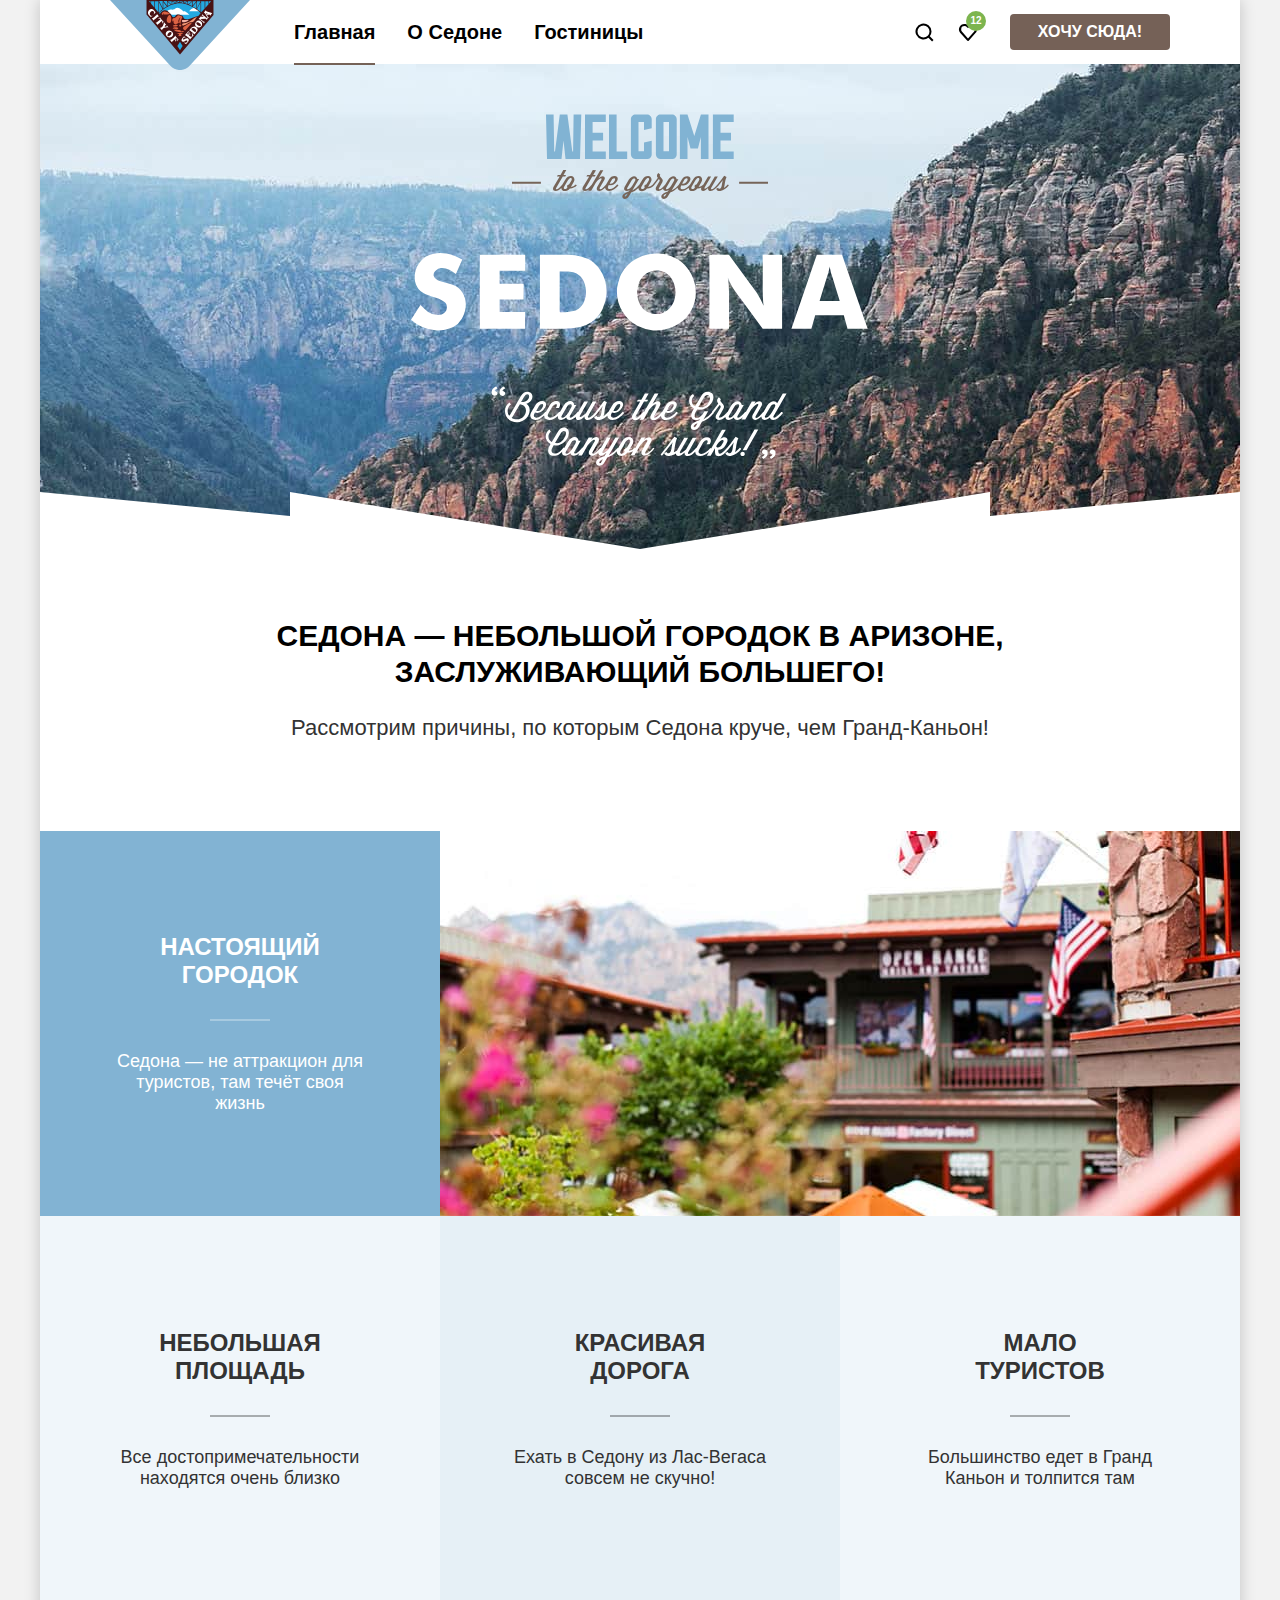
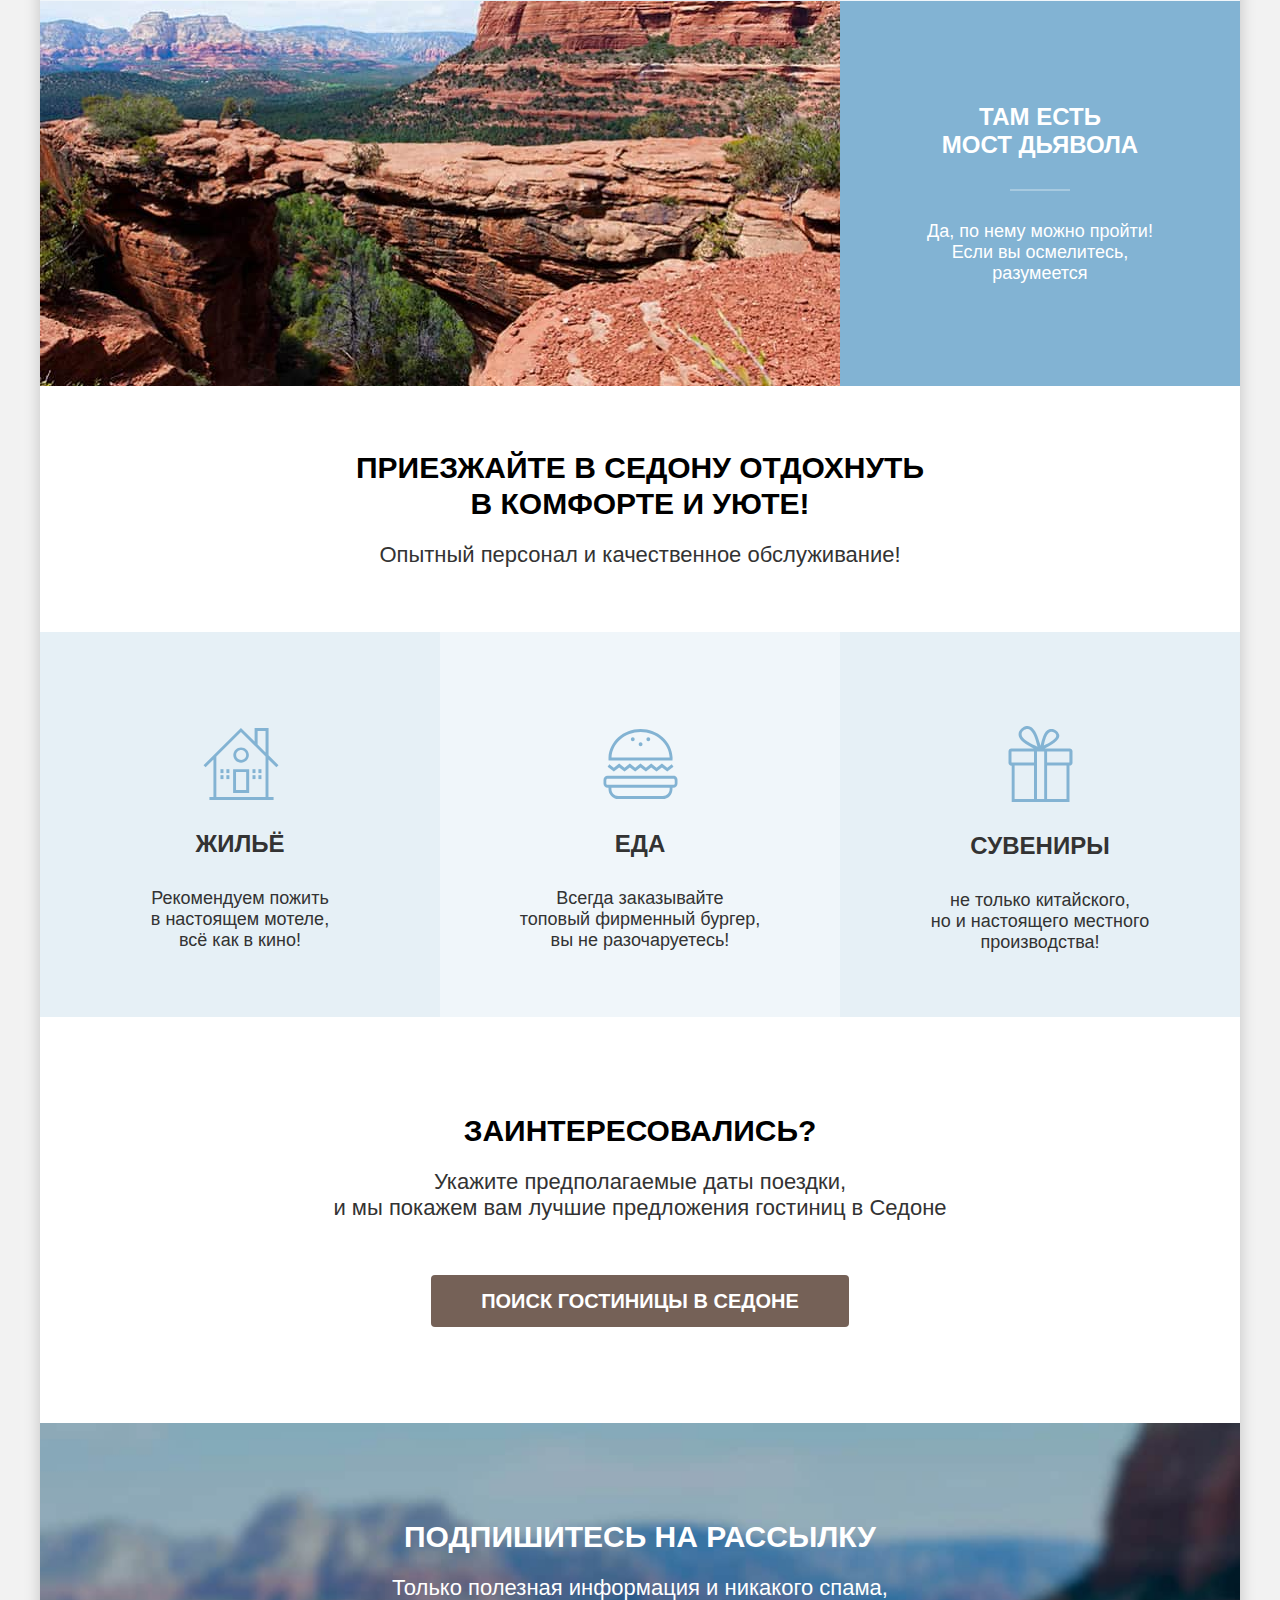
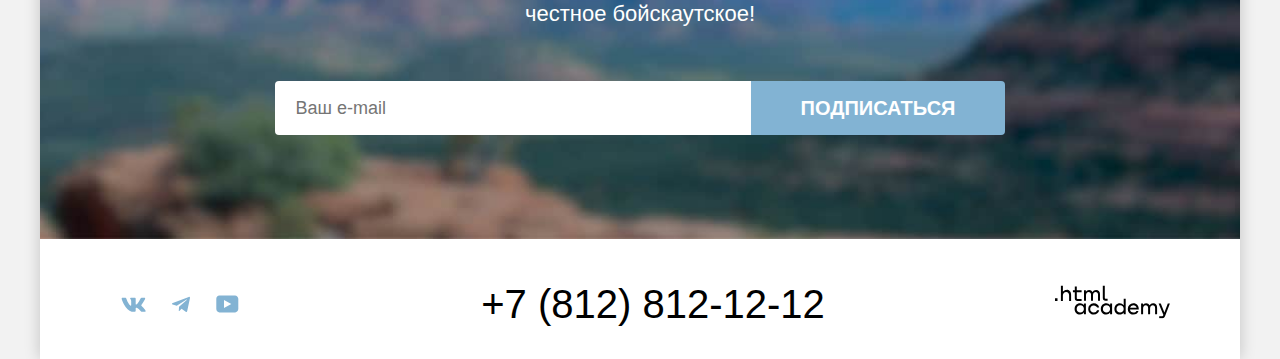
==== index.html @ e07febfa "sdsd" ====
<!DOCTYPE html>
<html lang="ru">
<head>
  <meta charset="utf-8">
  <title>Седона — небольшой городок в Аризоне, заслуживающий большего!</title>
  <link rel="stylesheet" href="styles/styles.css">
</head>
<body>
<div class="page-wrapper">
  <header class="page-header">
    <a class="page-header-small-logo" aria-label="Седона" href="#">
      <img src="images/decor/logos/small-sedona.svg" width="140" height="70" alt="Логотип «Седона»">
    </a>
    <nav class="navigation">
      <ul class="navigation-list navigation-menu">
        <li class="navigation-item navigation-item-text navigation-item-active">
          <a class="navigation-link navigation-link-current" href="index.html">Главная</a>
        </li>
        <li class="navigation-item navigation-item-text">
          <a class="navigation-link" href="">О Седоне</a>
        </li>
        <li class="navigation-item navigation-item-text">
          <a class="navigation-link" href="hotels.html">Гостиницы</a>
        </li>
      </ul>
      <ul class="navigation-list navigation-user">
        <li class="navigation-item navigation-item-icon navigation-item-icon-search navigation-item-text">
          <a class="navigation-link" href="#">
              <span class="visually-hidden">
                  Поиск
              </span>
          </a>
        </li>
        <li class="navigation-item navigation-item-icon navigation-item-icon-favorites navigation-item-text">
          <a class="navigation-link" href="#">
            <span class="visually-hidden">
                  Избранное
            </span>
            <em class="notification-counter">
              12
            </em>
          </a>
        </li>
        <li class="navigation-item navigation-item-want-to-sedona">
          <a class="button button-want-to-sedona" href="#">Хочу сюда!</a>
        </li>
      </ul>
    </nav>
  </header>
  <main class="main-container main-index">
    <div class="main-banner">
      <img class="main-banner-background" src="images/content/sedona-mountains.jpg" width="1200" height="485"
           alt="Природа Седоны: Вид на горные хребты, покрытые лесами">
      <div class="main-banner-logo-wrapper">
        <img class="big-sedona-logo" src="images/decor/logos/big-sedona.svg" width="458" height="352"
             alt="Баннер «Добро пожаловать в Седону»">
      </div>
      <div class="main-banner-divider"></div>
    </div>
    <div class="main-index-title">
      <h1>Седона — небольшой городок в Аризоне, <br>заслуживающий большего!</h1>
    </div>
    <section class="city-advantages ">
      <h2 class="city-advantages-title">Рассмотрим причины, по которым Седона круче, чем Гранд-Каньон!</h2>
      <div class="city-advantages-grid-container">
        <div class="city-advantages-photo city-advantages-photo-1">
          <img src="images/content/sedona-cafe.jpg" width="800" height="385"
               alt="Вид на веранду уютного кафе, вокруг цветущие красивые деревья">
        </div>
        <div class="city-advantages-photo city-advantages-photo-2">
          <img src="images/content/sedona-canyon.jpg" width="800" height="385"
               alt="Панорама: Вид на каньон, вдалеке на заднем плане горные хребты">
        </div>
        <ul class="city-advantages-list">
          <li class="city-advantages-item city-advantages-item">
            <h3 class="city-advantages-item-title">Настоящий <br>городок</h3>
            <p class="city-advantages-description">Седона — не аттракцион для <br>туристов, там течёт своя <br>жизнь</p>
          </li>
          <li class="city-advantages-item">
            <h3 class="city-advantages-item-title">Небольшая <br>площадь</h3>
            <p class="city-advantages-description">Все достопримечательности <br>находятся очень близко</p>
          </li>
          <li class="city-advantages-item">
            <h3 class="city-advantages-item-title">Красивая <br>дорога</h3>
            <p class="city-advantages-description">Ехать в Седону из Лас-Вегаса <br>совсем не скучно!</p>
          </li>
          <li class="city-advantages-item">
            <h3 class="city-advantages-item-title">Мало <br>туристов</h3>
            <p class="city-advantages-description">Большинство едет в Гранд <br>Каньон и толпится там</p>
          </li>
          <li class="city-advantages-item">
            <h3 class="city-advantages-item-title">Там есть <br>мост дьявола</h3>
            <p class="city-advantages-description">Да, по нему можно пройти! <br>Если вы осмелитесь, <br>разумеется</p>
          </li>
          <li class="city-advantages-item">
            <h3 class="decorative-h2">Опытный персонал и качественное обслуживание!</h3>
            <p class="city-advantages-description decorative-h1">Приезжайте в Седону отдохнуть <br>в комфорте и уюте!
            </p>
          </li>
        </ul>
      </div>
    </section>
    <section class="vacation-tips">
      <h2 class="visually-hidden">Рекомендации по отдыху</h2>
      <ul class="vacation-tips-list">
        <li class="vacation-tips-item">
          <h3 class="vacation-tips-title vacation-tips-title-housing">Жильё</h3>
          <p class="vacation-tips-description">Рекомендуем пожить <br>в настоящем мотеле, <br>всё как в кино!</p>
        </li>
        <li class="vacation-tips-item">
          <h3 class="vacation-tips-title vacation-tips-title-food">Еда</h3>
          <p class="vacation-tips-description">Всегда заказывайте <br>топовый фирменный бургер, <br>вы не разочаруетесь!
          </p>
        </li>
        <li class="vacation-tips-item">
          <h3 class="vacation-tips-title vacation-tips-title-souvenir">Сувениры</h3>
          <p class="vacation-tips-description">
            <span class="visually-hidden">Покупайте сувениры</span> не только китайского, <br>но и настоящего местного
            <br>производства!</p>
        </li>
      </ul>
    </section>
    <section class="hotel-reservation">
      <p>
        <em class="hotel-reservation-title decorative-h1">Заинтересовались?</em>
      </p>
      <h2>Укажите предполагаемые даты поездки, <br>и мы покажем вам лучшие предложения гостиниц в Седоне</h2>
      <a class="button hotel-search-big-button" href="modal-window.html">Поиск гостиницы в Седоне</a>
    </section>
  </main>
  <footer class="page-footer">
    <section class="newsletter">
      <h2 class="newsletter-title decorative-h1">Подпишитесь на рассылку</h2>
      <p>
        <i class="decorative-h2">Только полезная информация и никакого спама, </br>честное бойскаутское!</i>
      </p>
      <form class="newsletter-form" action="https://echo.htmlacademy.ru/" method="post">
        <label class="visually-hidden" for="newsletter-email">Email</label>
        <input class="field newsletter-email-field" placeholder="Ваш e-mail" type="email" name="newsletter-email"
               id="newsletter-email" required>
        <button class="button action-button newsletter-button" type="submit">
          <span>Подписаться</span>
        </button>
      </form>
    </section>
    <div class="page-footer-bottom">
      <section class="footer-social">
        <h2 class="page-footer-title visually-hidden">Наши страницы в социальных сетях</h2>
        <ul class="footer-social-list">
          <li class="footer-social-item social-icon-vk">
            <a href="https://vk.com/htmlacademy">
              <span class="visually-hidden">ВКонтакте</span>
            </a>
          </li>
          <li class="footer-social-item social-icon-telegram">
            <a href="https://t.me/htmlacademy">
              <span class="visually-hidden">Телеграмм</span>
            </a>
          </li>
          <li class="footer-social-item social-icon-youtube">
            <a href="https://www.youtube.com/user/htmlacademyru">
              <span class="visually-hidden">Ютюб</span>
            </a>
          </li>
        </ul>
      </section>
      <section class="footer-contacts">
        <h2 class="visually-hidden">Контактный телефон</h2>
        <a class="footer-contacts-address-phone" href="tel:+78128121212">+7 (812) 812-12-12</a>
      </section>
      <p>
        <a href="https://htmlacademy.ru/" aria-label="Сайт создан в HTML Академии">
          <img class="logo-copyright" src="images/decor/logos/htmlacademy.svg" width="115" height="34"
               alt="Логотип HTML академий">
        </a>
      </p>
    </div>
  </footer>
</div>
</body>
</html>
---- styles/styles.css ----
@font-face {
  font-family: "PT Sans";
  font-style: normal;
  font-weight: 400;
  src: url("../fonts/ptsans-400.woff2") format("woff2");
  font-display: swap;
}

@font-face {
  font-family: "PT Sans";
  font-style: normal;
  font-weight: 700;
  src: url("../fonts/ptsans-700.woff2") format("woff2");
  font-display: swap;
}

html {
  height: 100%;
}

body {
  display: flex;
  min-height: 100%;
  margin: 0;
  padding: 0;
  font-family: "PT Sans", sans-serif;
  font-size: 18px;
  line-height: 21px;
  background-color: #F2F2F2;
  color: #333333;
  flex-direction: column;
}

h1, .decorative-h1 {
  margin-bottom: 0;
  font-style: normal;
  font-weight: 700;
  font-size: 30px;
  line-height: 36px;
  text-align: center;
  text-transform: uppercase;
  color: #000000;
}

h2, .decorative-h2 {
  font-style: normal;
  font-weight: 400;
  font-size: 22px;
  line-height: 26px;
  text-align: center;
  color: #333333;
}

.main-index-title {
  margin-top: 69px;
  margin-bottom: 25px;
}

.city-advantages-title {
  margin-top: 0;
  margin-bottom: 90px;
}

.city-advantages-grid-container {
  width: 100%;
  display: grid;
  grid-template-areas:
    "advantage-1 photo-1 photo-1"
    "advantage-2 advantage-3 advantage-4"
    "photo-2 photo-2 advantage-5"
    "advantage-6 advantage-6 advantage-6";
  grid-template-columns: repeat(3, 1fr);
  grid-template-rows: repeat(3, minmax(385px, auto)) minmax(246px, auto);
}

.hotel-list {
  display: flex;
  flex-wrap: wrap;
  padding: 0;
  gap: 20px;
}

.hotel-card {
  gap: 16px 20px;
  margin: 0;
  padding: 20px;
  width: 340px;
  display: grid;
  grid-template-areas:
    "photo photo"
    "title title"
    "type price"
    "details favourites"
    "stars rating";
  grid-template-columns: repeat(2, 1fr);
  grid-template-rows: 212px;
  grid-auto-rows: auto;
  border: 2px solid #E6E6E6;
  border-radius: 4px;
  box-sizing: border-box;
}

.hotel-card-image {
  grid-area: photo;
  background-color: rgba(131, 179, 211, 0.12);
  width: 100%;
  height: 100%;
  overflow: hidden;
  display: flex;
  justify-content: center;
  align-items: center;
}

.hotel-card-image img {
  width: 100%;
  height: 100%;
  object-fit: contain;
  object-position: center;
}

.hotel-card-title {
  margin: 0;
  padding: 0;
  grid-area: title;
}

.hotel-card-price,
.hotel-card-title,
.hotel-card-rating-star-rating,
.modal-finder-hotel .field-title {
  word-break: break-all;
  overflow-wrap: break-word;
}

.hotel-card-price {
  grid-area: price;
}

.hotel-card-type {
  grid-area: type;
}

.hotel-card-button-more-details {
  grid-area: details;
}

.hotel-card-button-to-favorites {
  grid-area: favourites;
}

.button.hotel-card-rating-star-rating {
  cursor: default;
  font-weight: 400;
  color: black;
  grid-area: rating;
}

.hotel-card-hotel-stars {
  grid-area: stars;
}

.information-search-result-wrapper {
  margin: 0;
  padding: 0;
}

.selectors-container {
  display: flex;
  align-items: center;
}

.hotels-element-shape-selection-menu {
  padding: 0;
  list-style-type: none;
  display: flex;
}

.select-control {
  width: 100%;
  padding: 14px 48px 14px 20px;
  font-style: normal;
  font-weight: 400;
  font-size: 18px;
  line-height: 21px;
  background-color: white;
  border: 2px solid #E5E5E5;
  border-radius: 4px;
  font-family: 'PT Sans', sans-serif;
  background-image: url('../images/ux/select-arrow.svg');
  background-repeat: no-repeat;
  background-position: right 20px center;
  appearance: none;
}

.select-control:hover,
.select-control:focus {
  border-color: #68A2CA;
}

.selectors-container .select-control {
  margin-right: 62px;
  width: 292px;
}

.container-found-hotels-header {
  display: flex;
  height: 49px;
  justify-content: space-between;
  align-items: center;
  margin-bottom: 40px;
}

.hotels-element-shape-item a {
  display: block;
  width: 48px;
  height: 48px;
  border: 2px solid #E5E5E5;
  background-color: white;
  border-radius: 4px;
  background-repeat: no-repeat;
  background-position: center;
}

.hotels-element-shape-item-selected a {
  border: 2px solid black;
}

.hotels-element-shape-item {
  padding-left: 8px;
}

.hotels-element-shape-button-cards-mode a {
  background-image: url('../images/decor/icons/element-shape-button-cards-mode.svg');
}

.hotels-element-shape-button-list-mode a {
  background-image: url('../images/decor/icons/element-shape-button-list-mode.svg');
}

.hotels-element-shape-button-sketch-mode a {
  background-image: url('../images/decor/icons/element-shape-button-sketch-mode.svg');
}

.hotels-element-shape-item {
  display: block;
  width: 100%;
  height: 100%;
}

.city-advantages-photo img {
  display: block;
  width: 100%;
  height: auto;
}

.city-advantages-photo-1 {
  grid-area: photo-1;
}

.city-advantages-photo-2 {
  grid-area: photo-2;
}

.city-advantages-item,
.vacation-tips-item {
  display: flex;
  flex-direction: column;
  justify-content: center;
  align-items: center;
}

.vacation-tips-item {
  min-height: 385px;
}

.city-advantages-list li:nth-child(1),
.city-advantages-list li:nth-child(5) {
  background-color: #82B3D3;
  color: #FFFFFF;
}

.city-advantages-list li:nth-child(2),
.city-advantages-list li:nth-child(4),
.vacation-tips-list li:nth-child(2) {
  background-color: rgba(131, 179, 211, 0.12);
}

.city-advantages-list li:nth-child(3),
.vacation-tips-list li:nth-child(1),
.vacation-tips-list li:nth-child(3) {
  background-color: rgba(131, 179, 211, 0.2);
}

.city-advantages-list li:nth-child(6) {
  grid-area: advantage-6;
}

.city-advantages-list li:nth-child(6) {
  flex-direction: column-reverse;
}

.city-advantages-list li:nth-child(6) .decorative-h1 {
  margin: 0 0 20px;
}

.city-advantages-list li:nth-child(6) h3 {
  margin: 0;
}

.city-advantages-item-title::after {
  content: "";
  display: block;
  width: 60px;
  height: 2px;
  margin: 30px auto;
  background: rgba(0, 0, 0, 0.3);
}

.city-advantages-list li:nth-child(1) .city-advantages-item-title::after,
.city-advantages-list li:nth-child(5) .city-advantages-item-title::after {
  background: rgba(255, 255, 255, 0.3)
}

.vacation-tips-title::before {
  content: "";
  display: block;
  margin: 30px auto;
  background-size: cover;
  background-repeat: no-repeat;
}

.vacation-tips-title-housing::before {
  width: 77px;
  height: 72px;
  background-image: url('../images/decor/icons/vacation-tips-housing.svg');
}

.vacation-tips-title-food::before {
  width: 76px;
  height: 72px;
  background-image: url('../images/decor/icons/vacation-tips-food.svg');
}

.vacation-tips-title-souvenir::before {
  width: 76px;
  height: 76px;
  background-image: url('../images/decor/icons/vacation-tips-souvenir.svg');
}

.vacation-tips-list {
  width: 100%;
  margin: 0;
  padding: 0;
  display: flex;
  flex-direction: row;
}

.vacation-tips-item {
  flex: 1 1 0;
}

.city-advantages-description,
.vacation-tips-description {
  margin: 0;
}

.visually-hidden {
  position: absolute;
  width: 1px;
  height: 1px;
  margin: -1px;
  padding: 0;
  border: 0;
  clip: rect(0 0 0 0);
  overflow: hidden;
  white-space: nowrap;
}

.main-container {
  flex-grow: 1;
}

.inner-header-title {
  margin: 0 0 8px;
  text-transform: none;
  font-style: normal;
  font-size: 60px;
  line-height: 78px;
  text-align: left;
  color: white;

}

.page-wrapper {
  flex-grow: 1;
  min-height: 100%;
  display: flex;
  flex-direction: column;
  background-color: #FFFFFF;
  width: 1200px;
  margin: 0 auto;
  box-shadow: 0 0 15px rgba(0, 0, 0, 0.2);
}

.page-header {
  position: relative;
  color: #000000;
  background-color: #ffffff;
}

.navigation {
  display: flex;
  width: 100%;
  margin: 0 auto;
}

.navigation-list {
  margin: 0;
  padding: 0;
  display: flex;
  flex-direction: row;
}

.navigation-menu {
  margin-left: 238px;
}

.navigation-item {
  height: 64px;
  padding: 0 16px;
  display: flex;
  align-items: center;
  position: relative;
}

.navigation-item-want-to-sedona {
  padding: 0 0 0 20px;
}

.navigation-item-text a {
  height: 100%;
  display: flex;
  align-items: center;
  position: relative;
}

.navigation-item-text.navigation-item-active a::after,
.navigation-item-text a:hover::after {
  content: '';
  position: absolute;
  left: 0;
  right: 0;
  bottom: -1px;
  height: 2px;
  background-color: #756257;
  opacity: 1;
  z-index: 1;
}

.navigation-item-icon a,
.footer-social-item a {
  width: 100%;
  height: 100%;
}

.navigation-item-icon {
  padding: 0;
  width: 44px;
  background-size: 20px;
  background-repeat: no-repeat;
  background-position: center;
}

.navigation-item-icon-search {
  background-image: url('../images/decor/icons/search.svg');
}

.navigation-item-icon-favorites {
  background-image: url('../images/decor/icons/favorites.svg');
}

.navigation-user {
  margin-right: 70px;
  margin-left: auto;
}

.page-header-small-logo {
  position: absolute;
  z-index: 10;
  left: 70px;
}

.navigation-link {
  font-weight: 700;
  font-size: 20px;
  text-align: center;
  color: #000000;
  text-decoration: none;
}

.stars-block {
  display: block;
  height: 100%;
  background-image: url('../images/decor/icons/hotel-star.svg');
  background-repeat: repeat-x;
  background-position: 0 center;
}

.main-banner {
  position: relative;
  width: 100%;
}

.main-banner-background {
  width: 100%;
  height: auto;
  display: block;
}

.main-banner-logo-wrapper {
  position: absolute;
  top: 50px;
  left: 50%;
  transform: translateX(-50%);
}

.city-advantages-list {
  text-align: center;
  display: contents;
}

.vacation-tips-item {
  text-align: center;
}

.city-advantages-item-title,
.vacation-tips-title {
  margin: 0;
  font-weight: 700;
  font-size: 24px;
  line-height: 28px;
  text-transform: uppercase;
}

.vacation-tips-title {
  margin-bottom: 30px;
}

.main-banner-divider {
  background-image: url('../images/decor/main-banner-divider.svg');
  position: absolute;
  bottom: 0;
  width: 100%;
  height: 57px;
  background-repeat: no-repeat;
  background-size: 100% auto;
  background-position: bottom center;
}

.button {
  font-style: normal;
  border: none;
  box-shadow: none;
  display: inline-block;
  font-family: "PT Sans", sans-serif;
  cursor: pointer;
  font-weight: 700;
  font-size: 16px;
  line-height: 20px;
  text-align: center;
  color: #ffffff;
  background-color: #756157;
  text-decoration: none;
  text-transform: uppercase;
  padding-top: 8px;
  padding-bottom: 8px;
  border-radius: 4px;
}

.button:hover,
.button:focus {
  outline: none;
  background-color: #615048;
}

.button:active {
  color: rgba(255, 255, 255, 0.3);
  background-color: #615048;
}

.hotel-card-type,
.hotel-card-price {
  font-style: normal;
  font-weight: 400;
  font-size: 18px;
  line-height: 21px;
}

.hotel-card-price {
  text-align: right;
}

.action-button {
  background-color: #82B3D3;
}

.action-button:hover,
.action-button:focus {
  outline: none;
  background-color: #68A2CA;
}

.transparent-button {
  background-color: transparent;
}

.transparent-button:hover {
  background-color: transparent;
  color: rgba(255, 255, 255, 0.6);
}

.transparent-button:active {
  background-color: transparent;
  color: rgba(255, 255, 255, 0.3);
}

.transparent-button:focus {
  border: 3px solid #83B3D3;
  background-color: transparent;
  color: rgba(255, 255, 255, 0.3);
}

.light-button,
.pagination-item-selected .button {
  background-color: #F2F2F2;
}

.light-button:focus,
.light-button:hover,
.light-button:active {
  background-color: #F2F2F2;
}

.pagination-item-selected .button {
  color: black;
}

.pagination-item-three-dots .button {
  color: black;
  background-color: transparent;
}

.button-want-to-sedona {
  width: 160px;
}

.hotel-reservation {
  padding-top: 96px;
  padding-bottom: 96px;
  text-align: center;
}

.hotel-reservation p {
  margin: 0 0 20px;
}

.hotel-reservation h2 {
  margin: 0 0 54px;
  padding: 0;
}

.hotel-reservation-title,
.newsletter-title {
  margin: 0;
  padding: 0;
}

.newsletter-title {
  margin: 0 0 20px;
  color: #FFFFFF;
}

.newsletter .decorative-h2 {
  color: #FFFFFF;
}

.hotel-search-big-button {
  font-size: 20px;
  line-height: 36px;
  padding-right: 50px;
  padding-left: 50px;
}

.newsletter-button {
  font-size: 20px;
  line-height: 36px;
  padding-right: 50px;
  padding-left: 50px;
}

.newsletter {
  color: #FFFFFF;
  background-image: url('../images/decor/backgrounds/subscribe-block.jpg');
  background-size: cover;
  background-repeat: no-repeat;
  text-align: center;
  padding-top: 96px;
  padding-bottom: 104px;
}

.newsletter p {
  margin: 0 0 54px;
}

.field {
  border: 1px solid transparent;
  outline: none;
  margin: 0;
  font-size: 18px;
  line-height: 24px;
  padding-top: 14px;
  padding-bottom: 14px;
  padding-left: 20px;
  width: 452px;
  font-family: 'PT Sans', sans-serif;
  font-style: normal;
  font-weight: 400;
  border-radius: 4px;
}

.field:focus,
.field:active {
  outline: none;
}

.newsletter-form {
  justify-content: center;
  display: flex;
}

.newsletter-email-field,
.modal .count-selector-left-arrow {
  border-radius: 4px 0 0 4px;
  background-repeat: no-repeat;
  background-position: center;
}

.newsletter-button,
.modal .count-selector-right-arrow {
  border-radius: 0 4px 4px 0;
  background-repeat: no-repeat;
  background-position: center;
}

.modal .count-selector-left-arrow {
  background-image: url('../images/ux/button-minus.svg');
}

.modal .count-selector-right-arrow {
  background-image: url('../images/ux/button-plus.svg');
}

.page-footer-bottom {
  align-items: center;
  justify-content: space-between;
  height: 120px;
  display: flex;
  box-sizing: border-box;
  padding: 40px 70px 30px;
}

.notification-counter {
  position: absolute;
  right: 4px;
  top: 11px;
  display: block;
  width: 20px;
  height: 20px;
  font-style: normal;
  font-size: 10px;
  background: #7DB54F;
  border-radius: 10px;
  line-height: 20px;
  color: white;
  text-align: center;
}

.social-icon-vk {
  background-image: url('../images/decor/icons/social-vk.svg');
}

.social-icon-youtube {
  background-image: url('../images/decor/icons/social-youtube.svg');
}

.social-icon-telegram {
  background-image: url('../images/decor/icons/social-telegram.svg');
}

.footer-social-item {
  display: flex;
  width: 47px;
  height: 40px;
  background-repeat: no-repeat;
  background-position: center;
}

.footer-social-list {
  height: 100%;
  align-items: center;
  display: flex;
  padding: 0;
  margin: 0;
}

.footer-contacts-address-phone {
  color: #000000;
  text-decoration: none;
  font-style: normal;
  font-size: 40px;
  line-height: 40px;
}

.newsletter-light {
  background-image: none;
}

.newsletter-light .newsletter-title {
  color: #000000;
}

.newsletter-light .decorative-h2 {
  color: #333333;
}

.newsletter-light .newsletter-email-field {
  background: #F2F2F2;
}

.container-found-hotels {
  padding: 50px 70px 60px;
}

.pagination-item .button {
  margin-right: 8px;
  padding: 0;
  display: block;
  width: 60px;
  height: 60px;
  line-height: 60px;
  text-align: center;
}

.pagination {
  display: flex;
  justify-content: flex-start;
  list-style: none;
  padding: 0;
  margin: 0;
}

.large-separator {
  background-color: #E6E6E6;
  width: 100%;
  height: 1px;
  margin-bottom: 40px;
  margin-top: 40px;
}

.container-filter-hotels {
  padding-left: 70px;
  padding-right: 70px;
  padding-top: 35px;
  background-image: url('../images/decor/backgrounds/hotel-filter.jpg');
  background-size: cover;
  background-repeat: no-repeat;
  min-height: 412px;
}

.breadcrumbs {
  padding: 0;
  display: flex;
  list-style: none;
  margin: 0 0 40px;
}

.breadcrumbs .breadcrumbs-link {
  color: white;
  text-decoration: none;
  font-style: normal;
  font-weight: 400;
  font-size: 16px;
  line-height: 21px;
}

.breadcrumbs-item::after {
  content: "";
  margin-right: 10px;
  margin-left: 10px;
  display: inline-block;
  width: 8px;
  height: 11px;
  background-size: contain;
  background-repeat: no-repeat;
  background-image: url('../images/decor/icons/breadcrumbs-arrow.svg');
  vertical-align: middle;
  clear: both;
}

.breadcrumbs li:last-child::after {
  background-image: none;
}

.breadcrumbs li:first-child a span {
  display: none;
}

.breadcrumbs li:first-child a {
  margin-top: 4px;
  display: block;
  float: left;
  width: 13px;
  height: 15px;
  background-image: url('../images/decor/icons/breadcrumbs-home.svg');
  background-size: cover;
  background-repeat: no-repeat;
  vertical-align: middle;
}

.breadcrumbs-item a {
  margin: 0;
  padding: 0;
}

.control input[type="checkbox"],
.control input[type="radio"] {
  overflow: hidden;
}

.control {
  position: relative;
  display: block;
  padding-left: 36px;
  margin-bottom: 16px;
}

.control-input[type="checkbox"]:checked + .control-mark {
  background-image: url('../images/ux/checkbox.svg');
  background-size: contain;
  background-repeat: no-repeat;
  vertical-align: middle;
  border: none;
  width: 20px;
  height: 20px;
}

.control-input[type="checkbox"]:focus + .control-mark,
.control-input[type="radio"]:focus + .control-mark {
  width: 20px;
  height: 20px;
  top: -1px;
  left: -3px;
  border: 3px solid #83B3D3;
}

.control-input[type="radio"]:focus + .control-mark::before {
  position: absolute;
  top: 2px;
  left: 2px;
  width: 10px;
  height: 10px;
  background-color: #afcade;
  border-radius: 50%;
  content: "";
}

.control-input[type="radio"]:checked:focus + .control-mark::before {
  top: 5px;
  left: 5px;
}

.control-mark,
.range-toggle {
  position: absolute;
  top: 2px;
  left: 0;
  width: 14px;
  height: 14px;
  border-radius: 4px;
  background-color: white;
  border: 3px solid transparent;
  cursor: pointer;
  padding: 0;
  box-sizing: content-box;
}

.toggle-min,
.toggle-max {
  left: auto;
  top: -8px;
}

.toggle-min {
  left: 0;
}

.toggle-max {
  right: 0;
}

.control:hover .control-mark {
  opacity: 0.5;
}

.control-input:disabled + .control-mark {
  border-color: #242424;
}

.control-input[type="radio"] + .control-mark {
  border-radius: 50%;
}

.control-input[type="radio"]:checked + .control-mark::before {
  position: absolute;
  top: 2px;
  left: 2px;
  width: 10px;
  height: 10px;
  background-color: #3F5E72;
  border-radius: 50%;
  content: "";
}

.control-label {
  font-weight: 400;
  font-size: 18px;
  line-height: 23px;
  color: #FFFFFF;
}

.hotel-filter-list {
  list-style: none;
  margin: 0;
  padding: 0;
}

.hotel-filter-group {
  display: flex;
  flex-wrap: wrap;
  margin: 0;
  padding: 0;
  border: none;
  max-width: 150px;
}

.range-input-title {
  user-select: none;
  text-transform: lowercase;
  display: block;
  position: absolute;
  font-weight: 400;
  font-size: 18px;
  line-height: 24px;
  top: 14px;
  right: 20px;
  color: rgba(0, 0, 0, 0.3);
}

.range-input-label {
  position: relative;
}

.field.range-input {
  display: block;
  width: 100%;
  box-sizing: border-box;
  padding-right: 40px;
}

.hotel-filter-group .control-label,
.hotel-filter-title {
  width: 100%;
  word-break: break-all;
  overflow-wrap: break-word;
}

.hotel-filter-title {
  margin-bottom: 32px;
  padding: 0;
  font-weight: 700;
  font-size: 20px;
  line-height: 24px;
  color: white;
}

.catalog-filter {
  display: flex;
}

.catalog-filter > :first-child {
  margin-right: 70px;
}

.hotel-filter-buttons-container {
  margin-top: 56px;
  display: flex;
  flex-direction: column;
  width: 191px;
}

.hotel-filter-buttons-container > :first-child {
  margin-bottom: 32px;
}

.range {
  display: flex;
  flex-direction: column-reverse;
  justify-content: left;

}

.range-wrapper-inputs {
  display: flex;
  padding-bottom: 36px;
}

.range-wrapper-inputs > * {
  flex: 1;
  width: calc(50% - 1px);
}

.range-wrapper-inputs .field {
  padding-top: 14px;
  padding-bottom: 14px;
  font-size: 18px;
  line-height: 24px;
  font-weight: 700;
}

.range-wrapper-inputs input[type="number"]::-webkit-outer-spin-button,
.range-wrapper-inputs input[type="number"]::-webkit-inner-spin-button,
.modal input[type="number"]::-webkit-inner-spin-button {
  appearance: none;
  margin: 0;
}

.range-wrapper-inputs input[type="number"],
.modal input[type="number"] {
  -moz-appearance: textfield;
}

.range-wrapper-inputs > :last-child .field {
  border-radius: 0 4px 4px 0;
}

.range-wrapper-inputs > :first-child .field {
  border-radius: 4px 0 0 4px;
}

.range-wrapper-inputs > :first-child {
  margin-right: 2px;
}

.range-scale {
  position: relative;
  height: 4px;
  margin-bottom: 16px;
  background-color: rgba(255, 255, 255, 0.3);
}

.range-bar {
  position: absolute;
  height: 4px;
  background-color: white;
}

.hotel-filter-price-container {
  margin-right: 70px;
  margin-left: 140px;
  max-width: 288px;
  width: 288px;
}

.pagination-item-three-dots a {
  cursor: default;
}

.modal-container {
  position: fixed;
  top: 0;
  left: 0;
  display: flex;
  width: 100%;
  height: 100%;
  z-index: 100;
  background-color: rgba(242, 242, 242, 0.8);
}

.modal {
  box-sizing: border-box;
  width: 717px;
  position: relative;
  margin: auto;
  padding: 64px 70px;
  background-color: #ffffff;
  border-radius: 30px;
  box-shadow: 0 25px 50px rgba(0, 0, 0, 0.15);
}

.modal .submit-button {
  padding-top: 18px;
  padding-bottom: 18px;
  font-size: 20px;
  line-height: 24px;
}

.modal .field-title {
  color: black;
  font-style: normal;
  font-weight: 700;
  font-size: 20px;
  line-height: 24px;
}

.modal .field {
  width: 440px;
  box-sizing: border-box;
  background-color: #F2F2F2;
  font-weight: 700;
  font-size: 18px;
  line-height: 24px;
  padding: 12px 20px;
}

.modal-finder-hotel-label .info-box.info-box-error {
  color: #FF5757;
}

.modal-finder-hotel-label .info-box {
  margin-top: 114px;
  font-style: normal;
  font-weight: 400;
  font-size: 16px;
  line-height: 21px;
  color: black;
  margin-left: 157px;
}

.modal-close-button {
  position: absolute;
  padding: 0;
  top: 64px;
  right: 52px;
  width: 53px;
  height: 53px;
  background-color: #F2F2F2;
  border: none;
  border-radius: 50%;
  background-image: url("../images/ux/cross.svg");
  background-repeat: no-repeat;
  background-position: center;
  cursor: pointer;
}

.modal-finder-hotel {
  row-gap: 23px;
  display: flex;
  flex-direction: column;
}

.modal-finder-hotel .input-container {
  margin-bottom: 4px;
  align-items: center;
  display: flex;
}

.modal-finder-hotel .field-title {
  display: block;
  margin-right: 7px;
  width: 130px;
}

.modal-title {
  margin: 0 0 64px;
  padding: 0;
  text-align: left;
}

.modal .count-selector {
  text-align: center;
  border-radius: 0;
  padding: 12px 0;
  width: 31px;
}

.modal .count-selector-container {
  display: flex;
}

.modal .count-selector-right-arrow {
  padding: 0;
  margin: 0;
  border: none;
  box-shadow: none;
  display: block;
  cursor: pointer;
  width: 40px;
  text-decoration: none;
}

.modal .count-selector-arrow {
  padding: 0;
  margin: 0;
  border: none;
  box-shadow: none;
  display: block;
  cursor: pointer;
  width: 40px;
  text-decoration: none;
  background-color: #F2F2F2;
}

.modal-finder-hotel-label-persons {
  margin-bottom: 25px;
  display: flex;
}

.modal-finder-hotel-label-persons .modal-finder-hotel-label {
  justify-content: left;
  align-items: center;
  display: flex;
}

.modal-finder-hotel-label-persons > :first-child {
  margin-right: 88px;
}

.modal-finder-hotel-label-persons > :last-child .field-title {
  position: relative;
  width: 124px;
}

.modal .info-icon:hover em {
  opacity: 1;
}

.modal .info-icon {
  cursor: pointer;
  display: inline-block;
  width: 26px;
  height: 26px;
  text-align: center;
  left: 59px;
  border-radius: 50%;
  background-image: url('../images/ux/i.svg');
  background-repeat: no-repeat;
  background-position: center;
  position: absolute;
  background-color: #82B3D3;
}

.modal .info-icon em::after {
  content: "";
  top: -5px;
  left: 132px;
  position: absolute;
  width: 20px;
  height: 20px;
  background-color: #333333;
  transform: rotate(45deg);
}

.modal .info-icon em {
  opacity: 0;
  left: -128px;
  top: 40px;
  padding: 15px 18px 18px 22px;
  position: absolute;
  display: flex;
  min-width: 256px;
  min-height: 143px;
  background-color: #333333;
  border-radius: 10px;
  font-style: normal;
  font-weight: 400;
  font-size: 16px;
  line-height: 20px;
  box-sizing: border-box;
  color: #ffffff;
  align-items: center;
  overflow-wrap: break-word;
  word-break: keep-all;
  text-align: left;
}

@supports not (-moz-appearance: none) {
  .modal input[type="date"] {
    background-image: url('../images/ux/date.svg');
    background-repeat: no-repeat;
    background-position: right 20px center;
  }

  .modal input[type="date"]::-webkit-calendar-picker-indicator {
    display: none;
  }
}
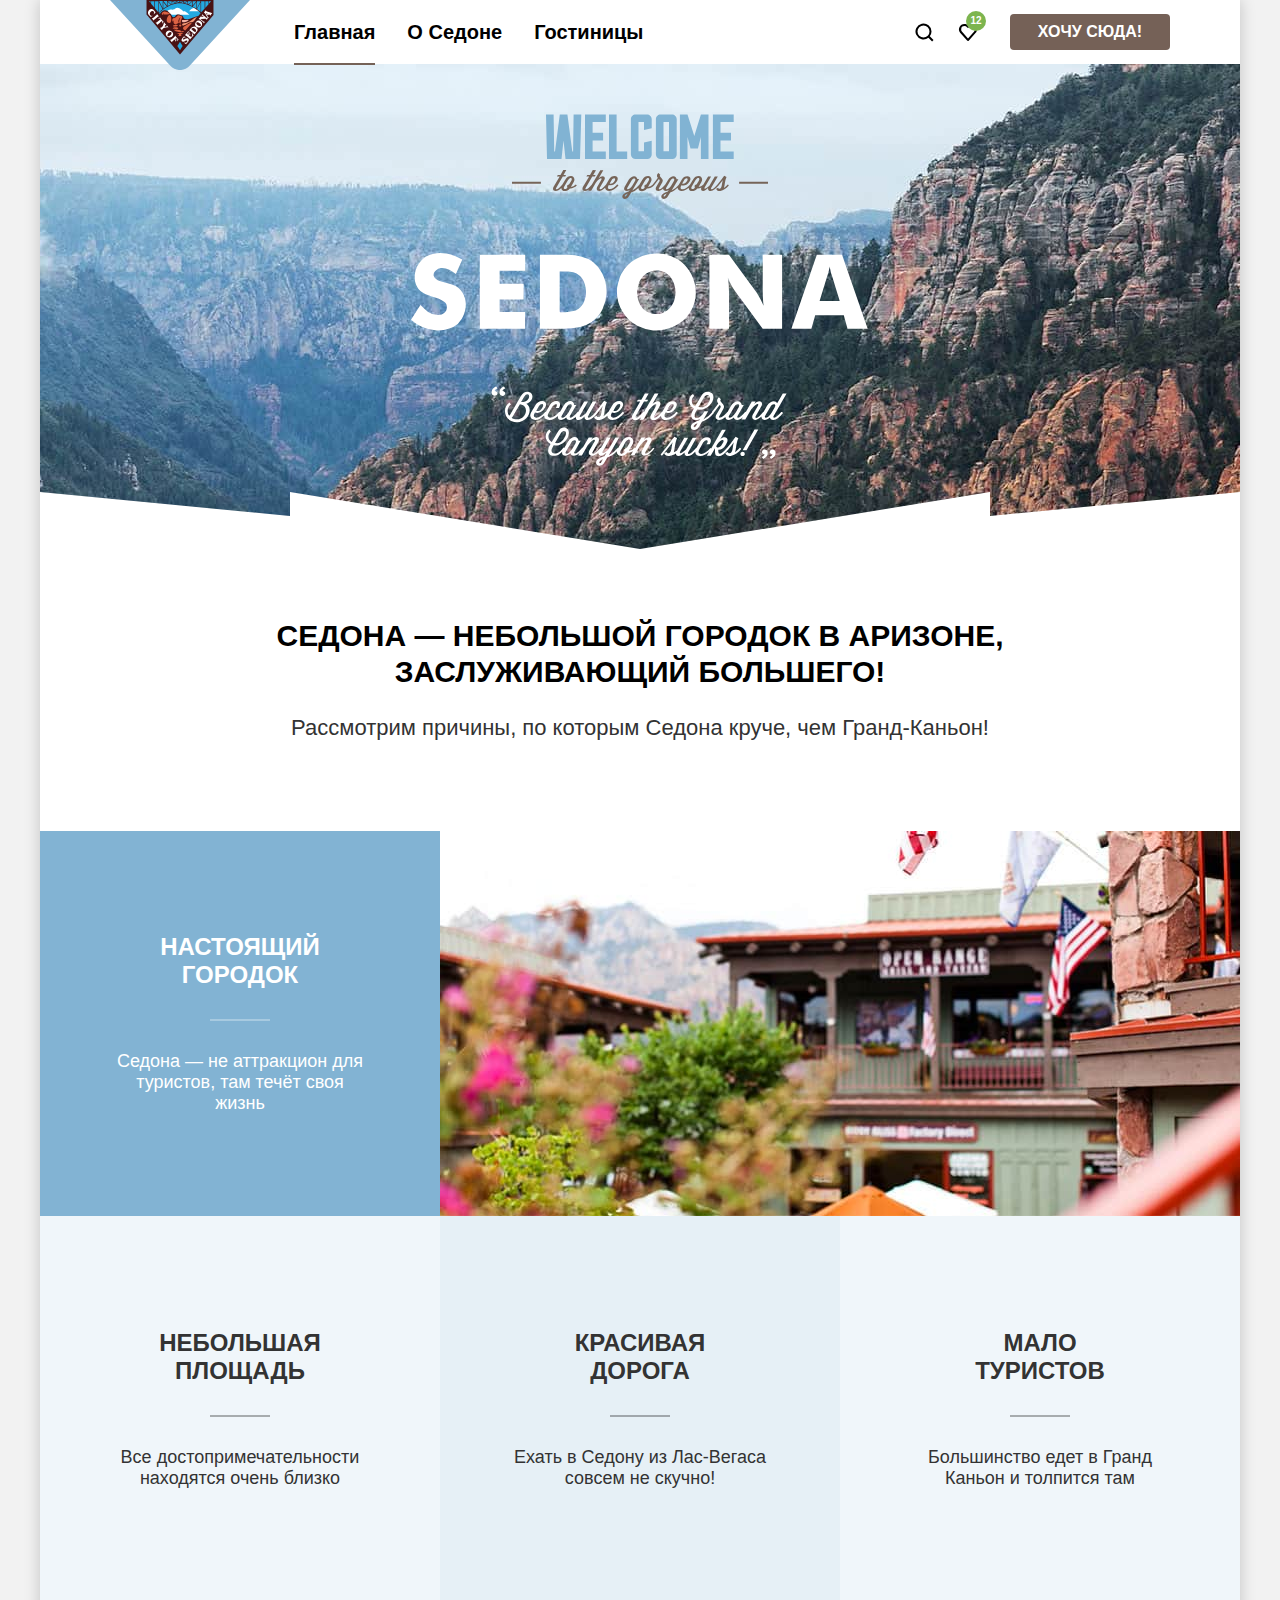
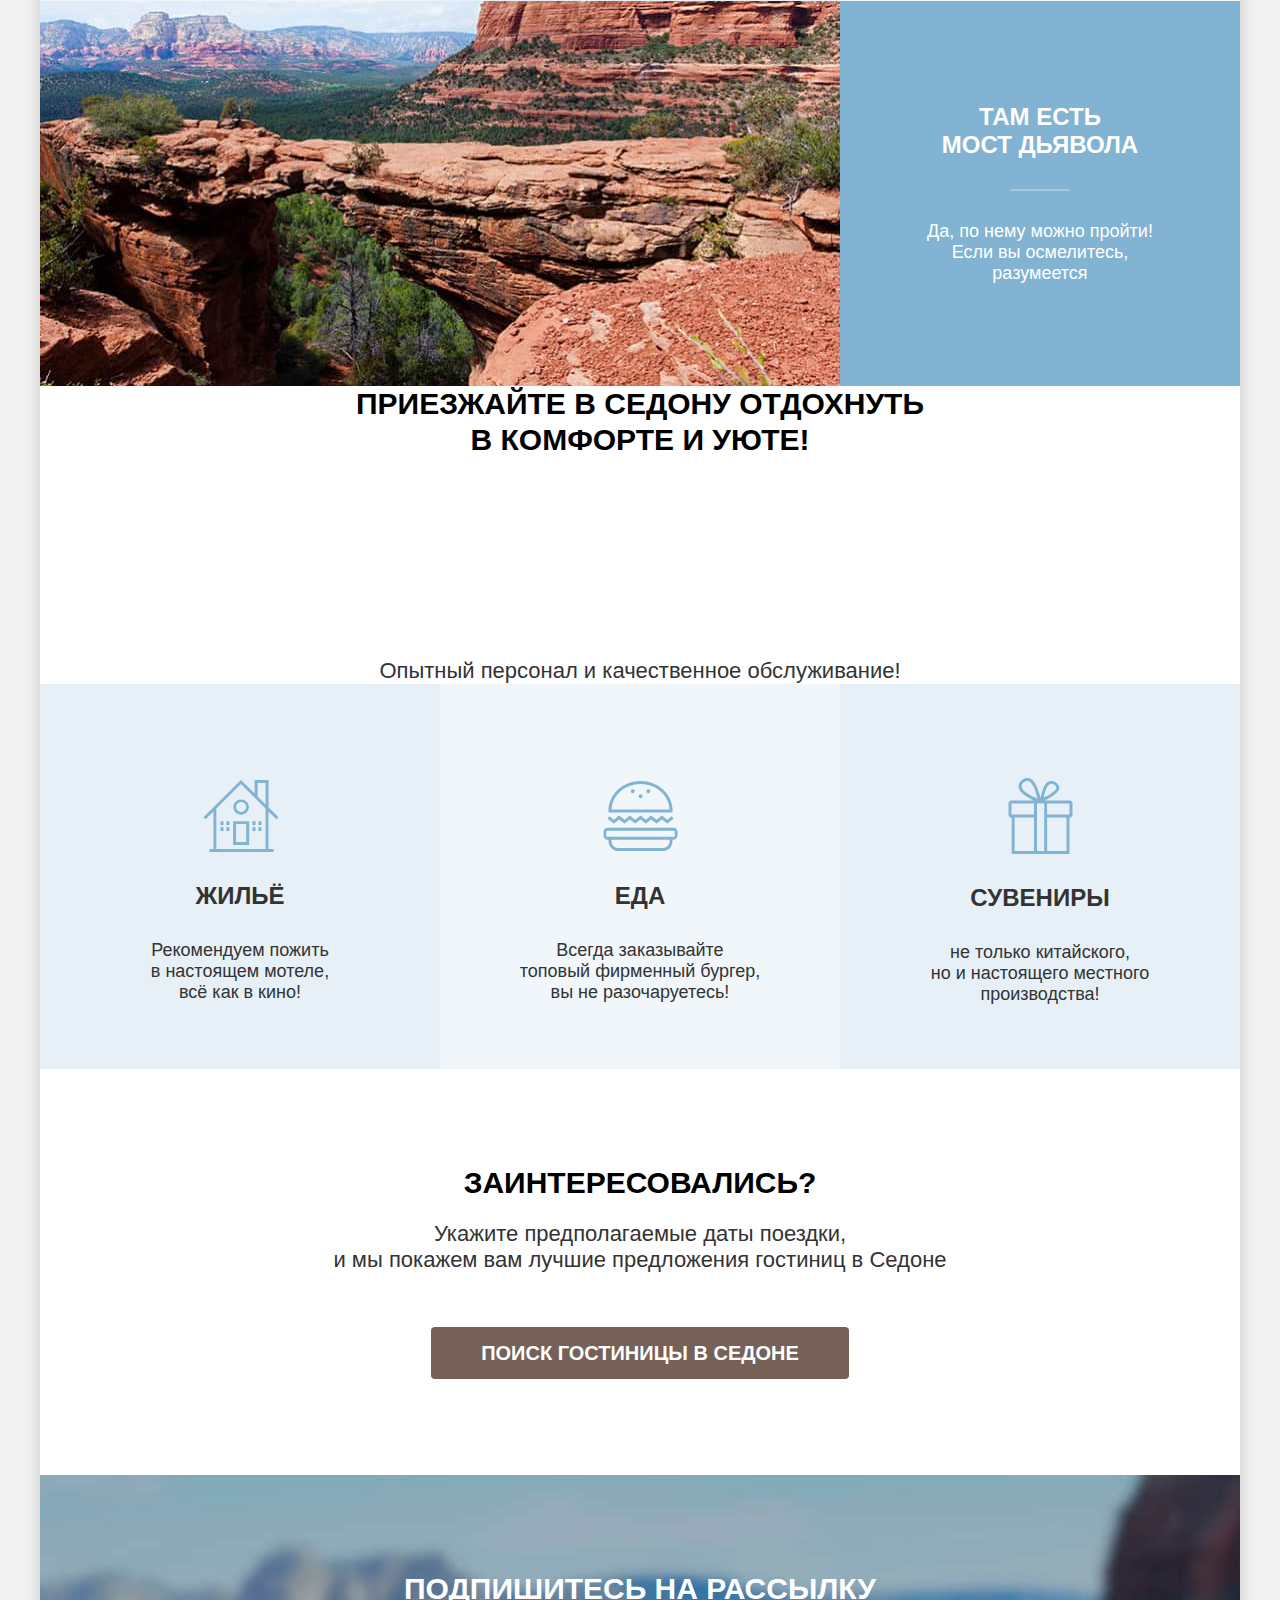
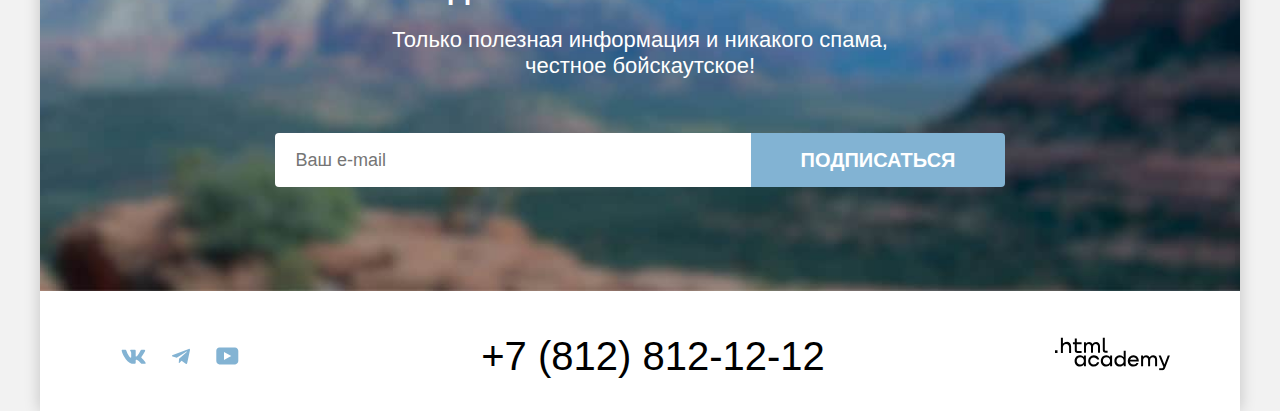
==== commit 2d831be0: "sdsd" ====
--- a/index.html
+++ b/index.html
@@ -3,6 +3,8 @@
 <head>
   <meta charset="utf-8">
   <title>Седона — небольшой городок в Аризоне, заслуживающий большего!</title>
+  <link rel="icon" href="favicon.ico">
+  <link rel="icon" type="image/png" href="images/favicon.png">
   <link rel="stylesheet" href="styles/styles.css">
 </head>
 <body>
@@ -58,10 +60,10 @@
       <div class="main-banner-divider"></div>
     </div>
     <div class="main-index-title">
-      <h1>Седона — небольшой городок в Аризоне, <br>заслуживающий большего!</h1>
+      <h1 class="decorative-h1">Седона — небольшой городок в Аризоне, <br>заслуживающий большего!</h1>
     </div>
     <section class="city-advantages ">
-      <h2 class="city-advantages-title">Рассмотрим причины, по которым Седона круче, чем Гранд-Каньон!</h2>
+      <h2 class="decorative-h2 city-advantages-title">Рассмотрим причины, по которым Седона круче, чем Гранд-Каньон!</h2>
       <div class="city-advantages-grid-container">
         <div class="city-advantages-photo city-advantages-photo-1">
           <img src="images/content/sedona-cafe.jpg" width="800" height="385"
@@ -72,7 +74,7 @@
                alt="Панорама: Вид на каньон, вдалеке на заднем плане горные хребты">
         </div>
         <ul class="city-advantages-list">
-          <li class="city-advantages-item city-advantages-item">
+          <li class="city-advantages-item">
             <h3 class="city-advantages-item-title">Настоящий <br>городок</h3>
             <p class="city-advantages-description">Седона — не аттракцион для <br>туристов, там течёт своя <br>жизнь</p>
           </li>
@@ -124,7 +126,7 @@
       <p>
         <em class="hotel-reservation-title decorative-h1">Заинтересовались?</em>
       </p>
-      <h2>Укажите предполагаемые даты поездки, <br>и мы покажем вам лучшие предложения гостиниц в Седоне</h2>
+      <h2 class="decorative-h2">Укажите предполагаемые даты поездки, <br>и мы покажем вам лучшие предложения гостиниц в Седоне</h2>
       <a class="button hotel-search-big-button" href="modal-window.html">Поиск гостиницы в Седоне</a>
     </section>
   </main>
@@ -132,7 +134,7 @@
     <section class="newsletter">
       <h2 class="newsletter-title decorative-h1">Подпишитесь на рассылку</h2>
       <p>
-        <i class="decorative-h2">Только полезная информация и никакого спама, </br>честное бойскаутское!</i>
+        <i class="decorative-h2">Только полезная информация и никакого спама, <br>честное бойскаутское!</i>
       </p>
       <form class="newsletter-form" action="https://echo.htmlacademy.ru/" method="post">
         <label class="visually-hidden" for="newsletter-email">Email</label>
--- a/styles/styles.css
+++ b/styles/styles.css
@@ -31,7 +31,7 @@
   flex-direction: column;
 }
 
-h1, .decorative-h1 {
+.decorative-h1 {
   margin-bottom: 0;
   font-style: normal;
   font-weight: 700;
@@ -42,7 +42,7 @@
   color: #000000;
 }
 
-h2, .decorative-h2 {
+.decorative-h2 {
   font-style: normal;
   font-weight: 400;
   font-size: 22px;
@@ -299,8 +299,8 @@
   flex-direction: column-reverse;
 }
 
-.city-advantages-list li:nth-child(6) .decorative-h1 {
-  margin: 0 0 20px;
+.city-advantages-item:nth-child(6) .decorative-h1 {
+  margin: 0 0 200px;
 }
 
 .city-advantages-list li:nth-child(6) h3 {
@@ -756,8 +756,26 @@
   background-image: url('../images/ux/button-minus.svg');
 }
 
+.modal .count-selector-left-arrow:focus {
+  outline: none;
+  background-image: url('../images/ux/button-minus-focus.svg');
+}
+
+.modal .count-selector-left-arrow:hover {
+  background-image: url('../images/ux/button-minus-hover.svg');
+}
+
 .modal .count-selector-right-arrow {
   background-image: url('../images/ux/button-plus.svg');
+}
+
+.modal .count-selector-right-arrow:hover {
+  background-image: url('../images/ux/button-plus-hover.svg');
+}
+
+.modal .count-selector-right-arrow:focus {
+  outline: none;
+  background-image: url('../images/ux/button-plus-focus.svg');
 }
 
 .page-footer-bottom {
@@ -819,6 +837,16 @@
   font-style: normal;
   font-size: 40px;
   line-height: 40px;
+}
+
+.footer-contacts-address-phone:hover,
+.footer-contacts-address-phone:focus {
+  outline: none;
+  color: #756157;
+}
+
+.footer-contacts-address-phone:active {
+  color: rgba(117, 97, 87, 0.3);
 }
 
 .newsletter-light {
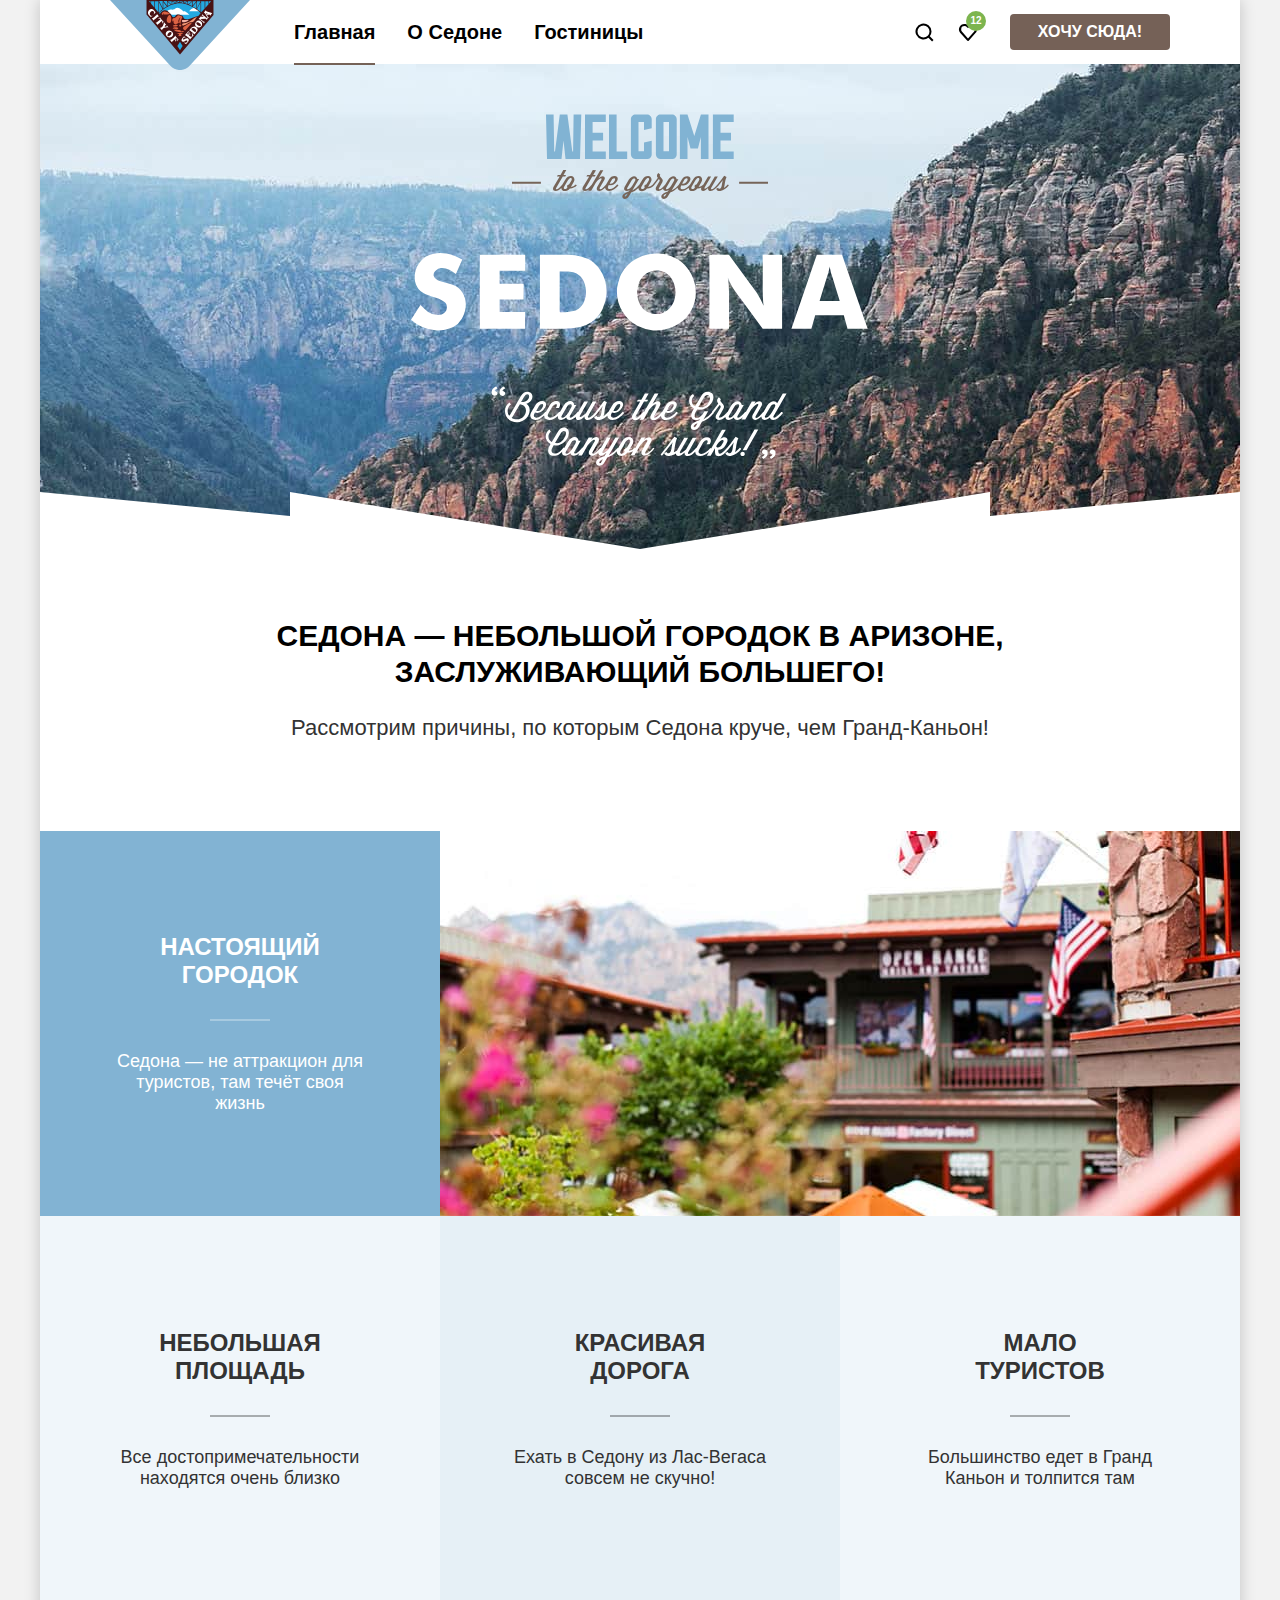
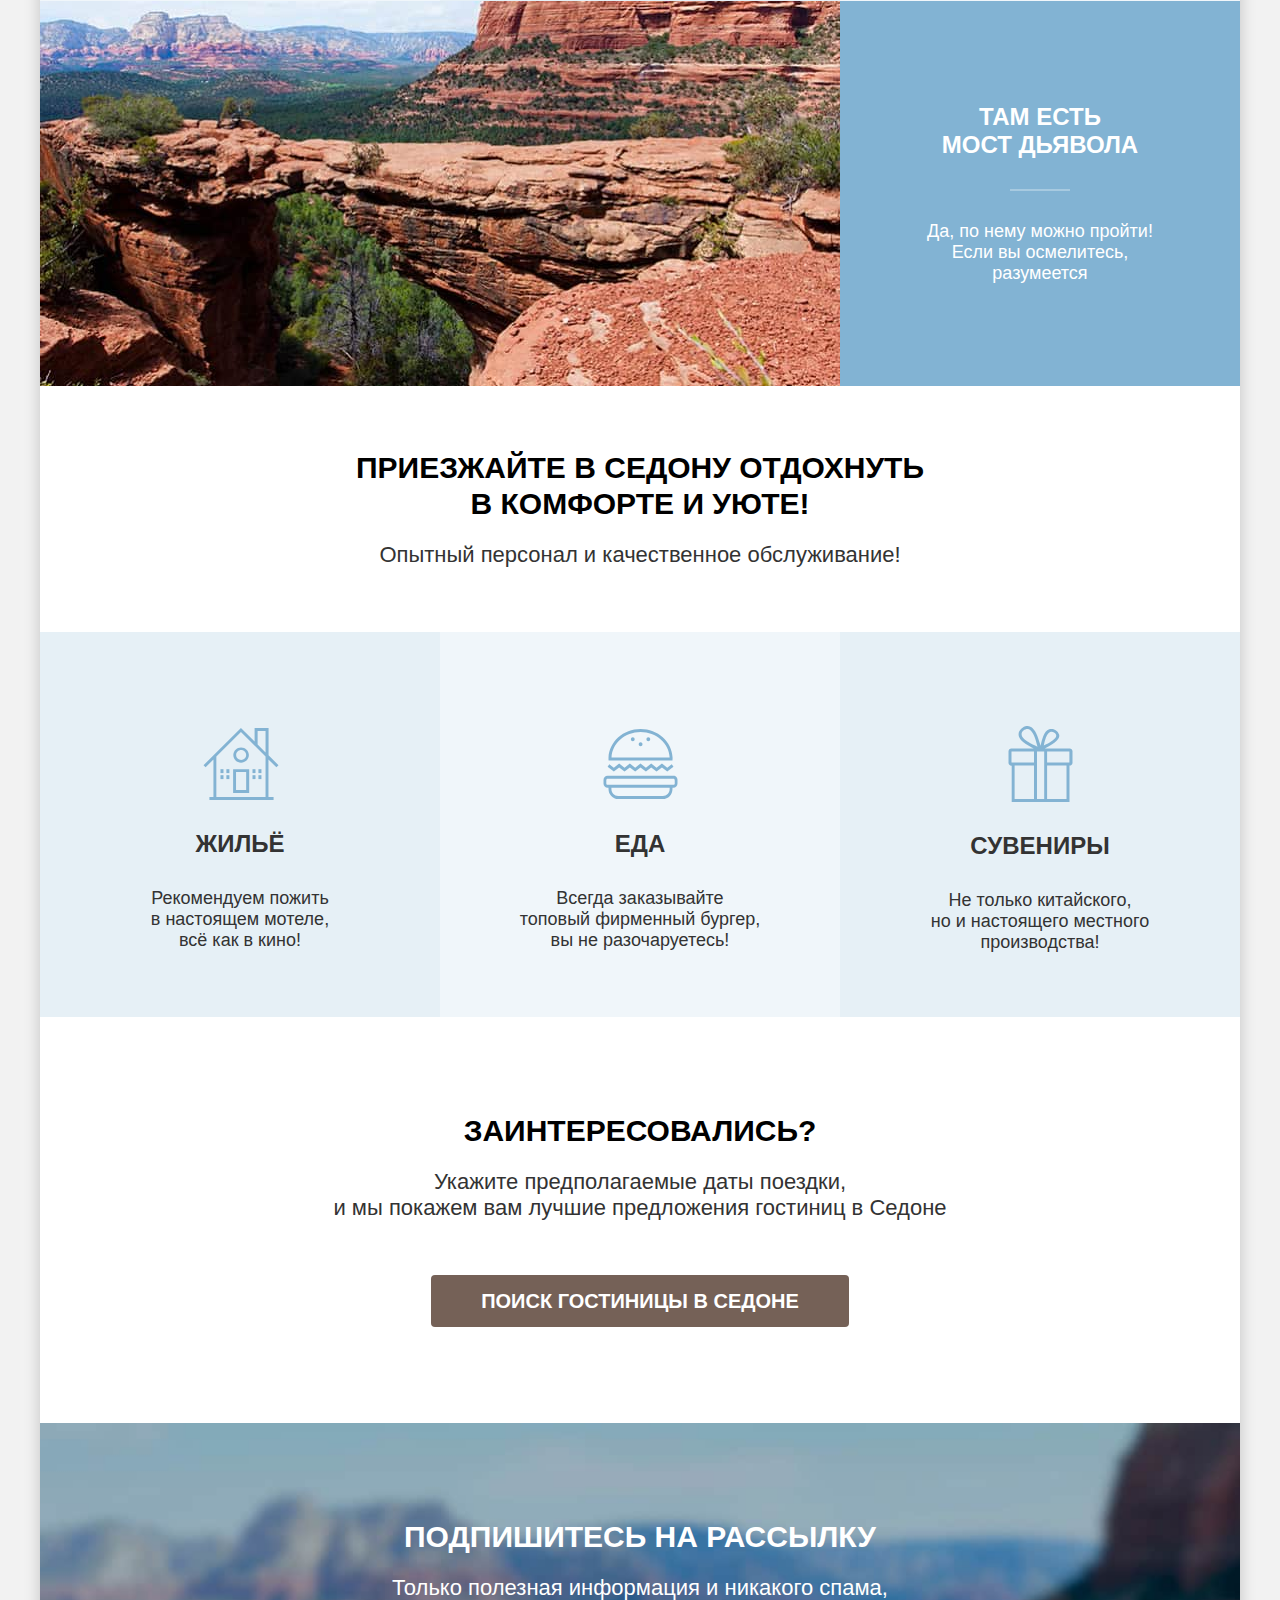
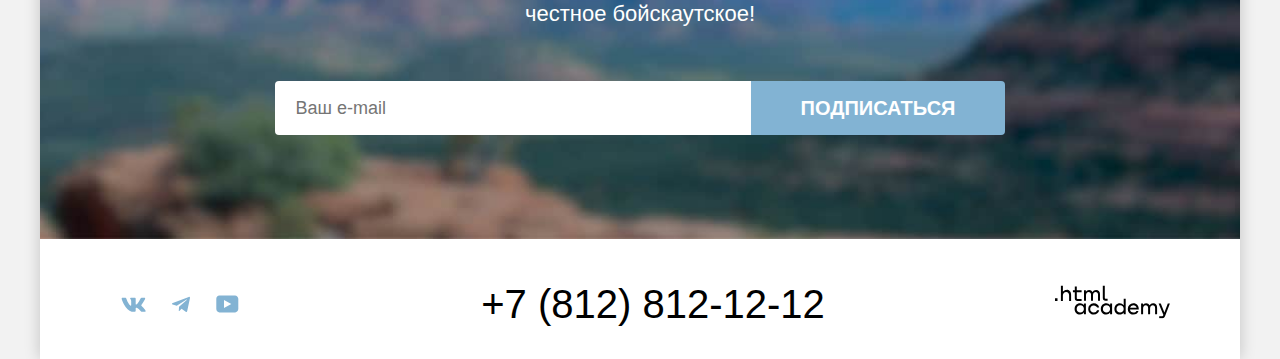
==== commit c0bbeefd: "sdsd" ====
--- a/index.html
+++ b/index.html
@@ -117,7 +117,7 @@
         <li class="vacation-tips-item">
           <h3 class="vacation-tips-title vacation-tips-title-souvenir">Сувениры</h3>
           <p class="vacation-tips-description">
-            <span class="visually-hidden">Покупайте сувениры</span> не только китайского, <br>но и настоящего местного
+            <span class="visually-hidden">Покупайте сувениры </span>Не только китайского, <br>но и настоящего местного
             <br>производства!</p>
         </li>
       </ul>
--- a/styles/styles.css
+++ b/styles/styles.css
@@ -300,10 +300,10 @@
 }
 
 .city-advantages-item:nth-child(6) .decorative-h1 {
-  margin: 0 0 200px;
-}
-
-.city-advantages-list li:nth-child(6) h3 {
+  margin: 0 0 20px;
+}
+
+.city-advantages-item:nth-child(6) h3 {
   margin: 0;
 }
 
@@ -316,8 +316,8 @@
   background: rgba(0, 0, 0, 0.3);
 }
 
-.city-advantages-list li:nth-child(1) .city-advantages-item-title::after,
-.city-advantages-list li:nth-child(5) .city-advantages-item-title::after {
+.city-advantages-item:nth-child(1) .city-advantages-item-title::after,
+.city-advantages-item:nth-child(5) .city-advantages-item-title::after {
   background: rgba(255, 255, 255, 0.3)
 }
 
@@ -939,11 +939,11 @@
   background-image: none;
 }
 
-.breadcrumbs li:first-child a span {
+.breadcrumbs-item:first-child .breadcrumbs-link-title {
   display: none;
 }
 
-.breadcrumbs li:first-child a {
+.breadcrumbs-item:first-child .breadcrumbs-link {
   margin-top: 4px;
   display: block;
   float: left;
@@ -1177,11 +1177,11 @@
   -moz-appearance: textfield;
 }
 
-.range-wrapper-inputs > :last-child .field {
+.range-input-label-max-price .field {
   border-radius: 0 4px 4px 0;
 }
 
-.range-wrapper-inputs > :first-child .field {
+.range-input-label-start-price .field {
   border-radius: 4px 0 0 4px;
 }
 
@@ -1363,16 +1363,16 @@
   margin-right: 88px;
 }
 
-.modal-finder-hotel-label-persons > :last-child .field-title {
+.modal-finder-hotel-label-children .field-title {
   position: relative;
   width: 124px;
 }
 
-.modal .info-icon:hover em {
+.info-icon:hover em {
   opacity: 1;
 }
 
-.modal .info-icon {
+.info-icon {
   cursor: pointer;
   display: inline-block;
   width: 26px;
@@ -1387,7 +1387,7 @@
   background-color: #82B3D3;
 }
 
-.modal .info-icon em::after {
+.info-icon em::after {
   content: "";
   top: -5px;
   left: 132px;
@@ -1398,7 +1398,7 @@
   transform: rotate(45deg);
 }
 
-.modal .info-icon em {
+.info-icon em {
   opacity: 0;
   left: -128px;
   top: 40px;
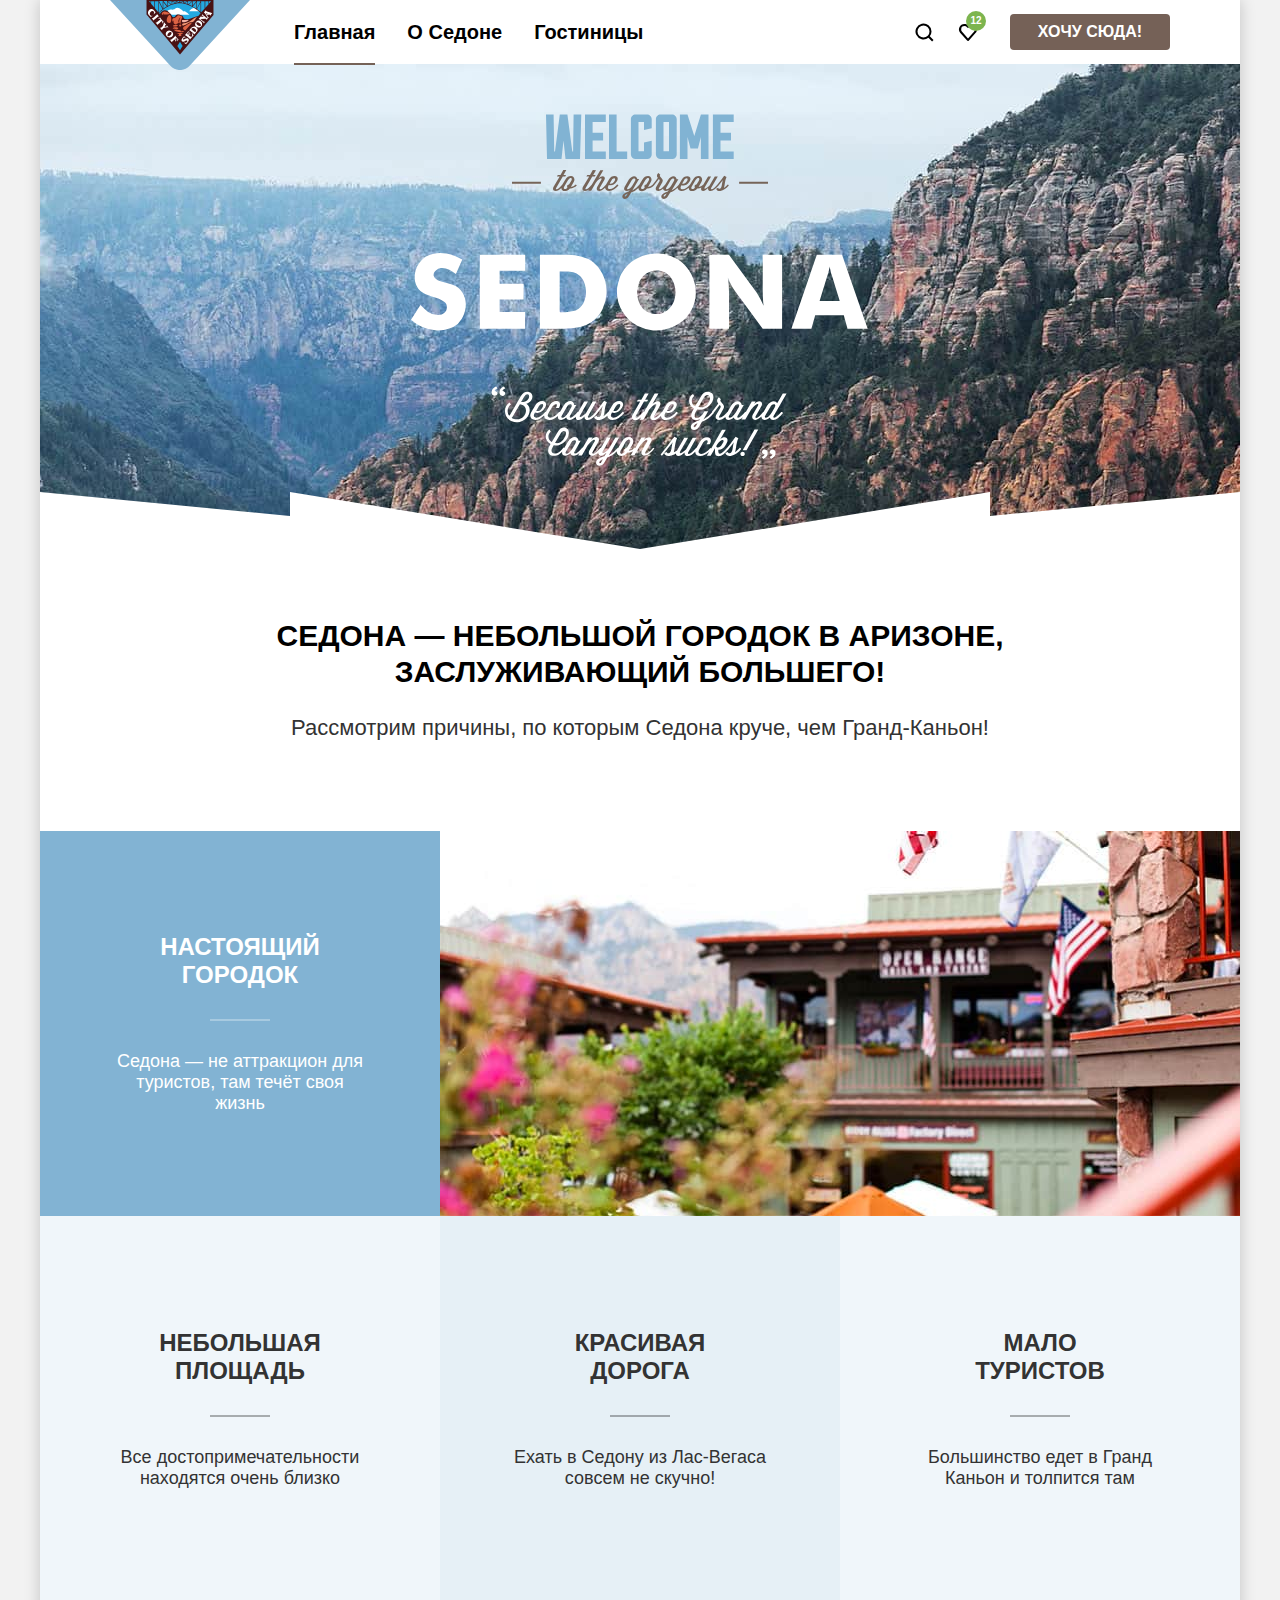
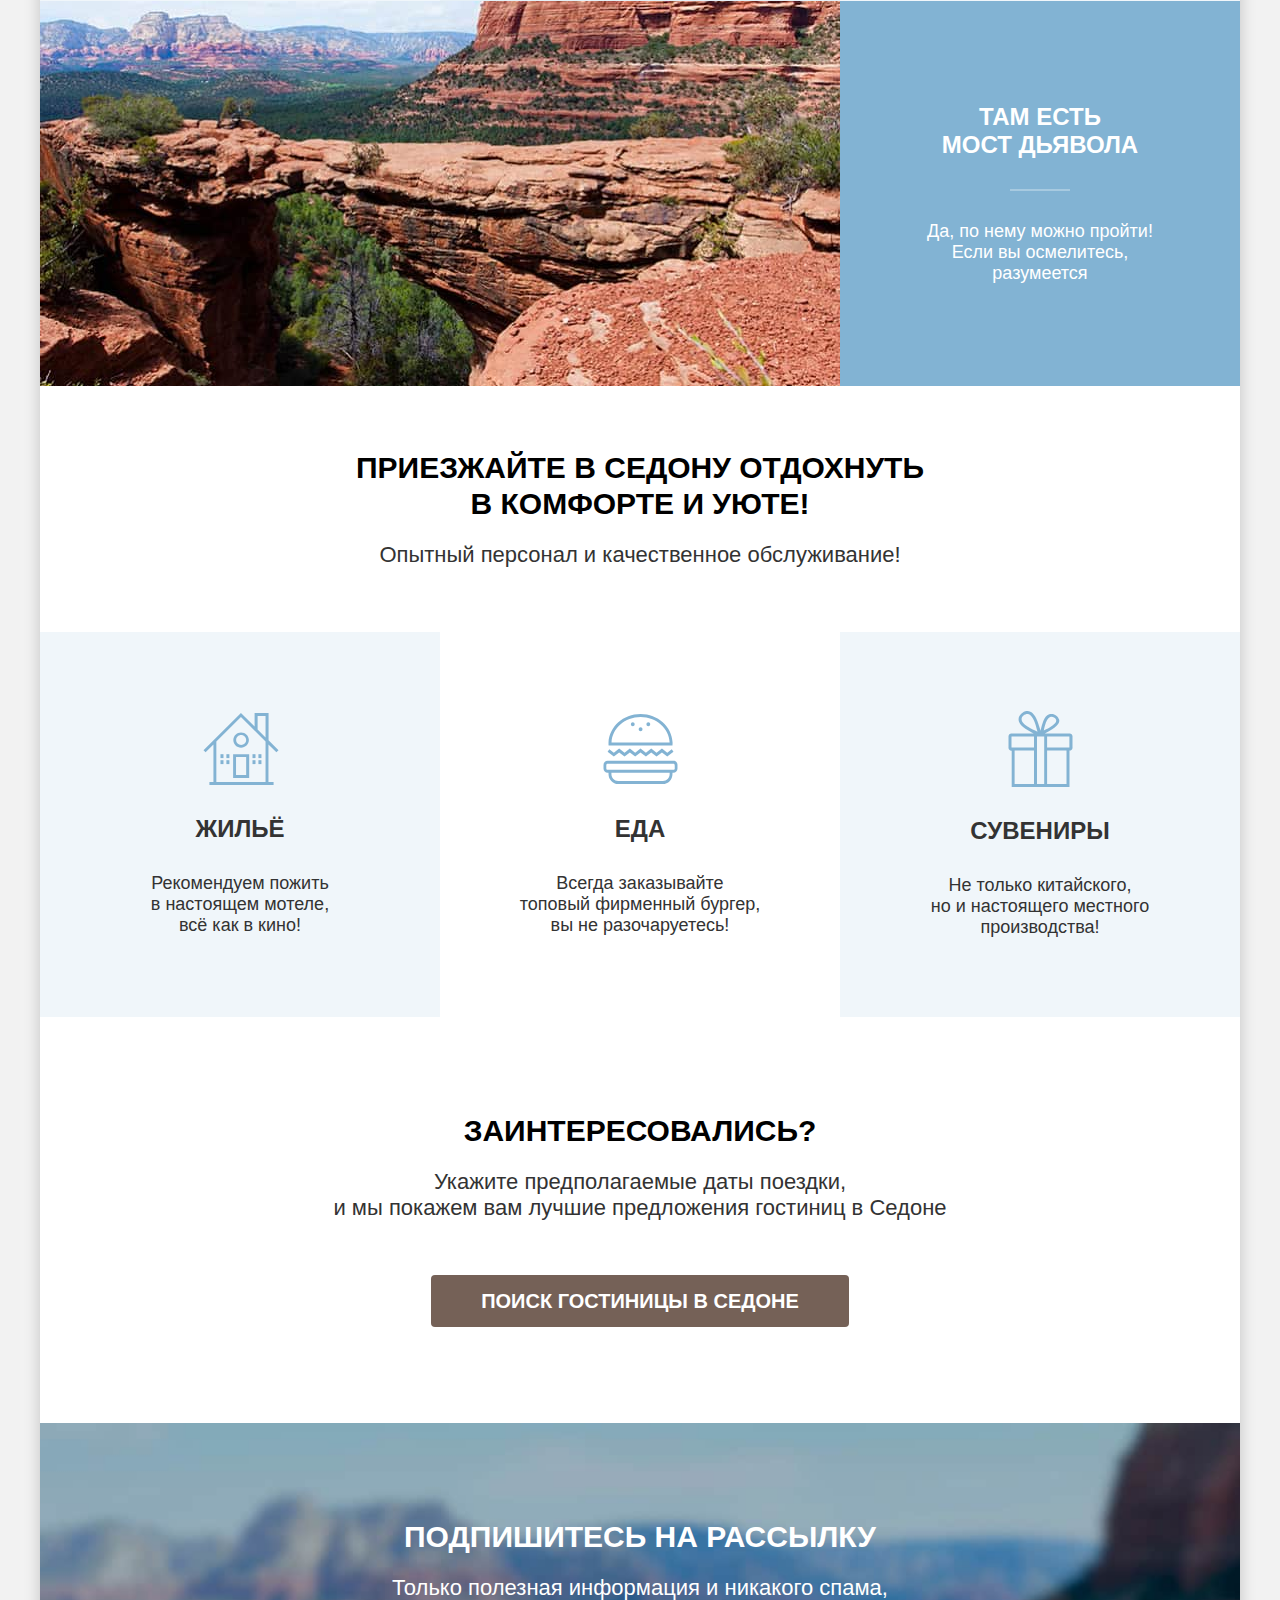
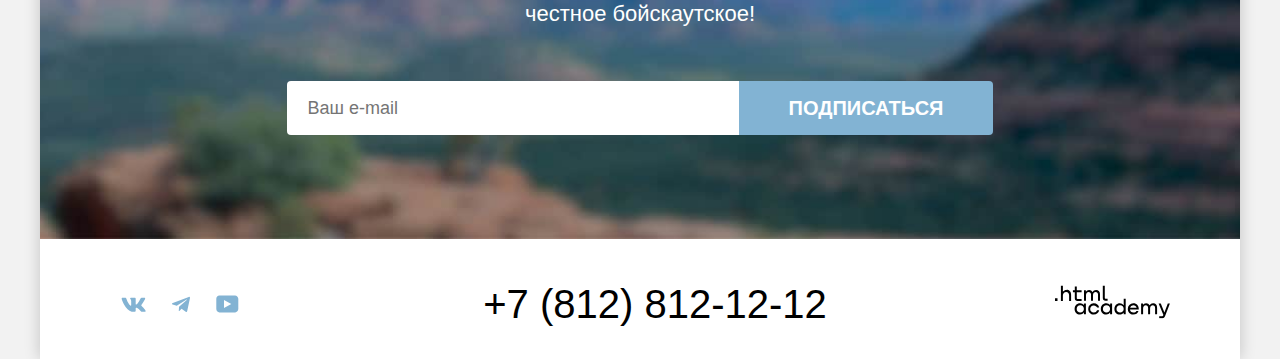
==== commit 67a5868c: "Merge pull request #16 from pekarsavely/master" ====
--- a/index.html
+++ b/index.html
@@ -149,19 +149,19 @@
       <section class="footer-social">
         <h2 class="page-footer-title visually-hidden">Наши страницы в социальных сетях</h2>
         <ul class="footer-social-list">
-          <li class="footer-social-item social-icon-vk">
-            <a href="https://vk.com/htmlacademy">
-              <span class="visually-hidden">ВКонтакте</span>
+          <li class="footer-social-item">
+            <a class="vk-logo" href="https://vk.com/htmlacademy" aria-label="ВКонтакте">
+              <svg xmlns="http://www.w3.org/2000/svg" width="25" height="15" fill="none"><path fill="#83B3D3" fill-rule="evenodd" d="M24.12 1.8c.16-.54 0-.94-.8-.94H20.7c-.67 0-.98.34-1.15.73 0 0-1.33 3.2-3.22 5.27-.61.6-.9.8-1.23.8-.16 0-.41-.2-.41-.75v-5.1c0-.66-.19-.95-.74-.95H9.82c-.42 0-.67.3-.67.59 0 .62.95.76 1.04 2.51v3.8c0 .83-.15.98-.48.98-.9 0-3.06-3.2-4.34-6.88-.25-.72-.5-1-1.18-1H1.57c-.75 0-.9.34-.9.73 0 .68.89 4.07 4.14 8.55 2.17 3.06 5.23 4.72 8 4.72 1.68 0 1.88-.37 1.88-1v-2.32c0-.74.16-.88.7-.88.38 0 1.05.19 2.6 1.66 1.79 1.75 2.08 2.54 3.08 2.54h2.63c.75 0 1.12-.37.9-1.1-.23-.72-1.08-1.77-2.2-3.02-.62-.71-1.54-1.48-1.82-1.86-.39-.5-.28-.71 0-1.15 0 0 3.2-4.42 3.54-5.93Z" clip-rule="evenodd"/></svg>
             </a>
           </li>
-          <li class="footer-social-item social-icon-telegram">
-            <a href="https://t.me/htmlacademy">
-              <span class="visually-hidden">Телеграмм</span>
+          <li class="footer-social-item" aria-label="Телеграм">
+            <a class="telegram-logo" href="https://t.me/htmlacademy">
+              <svg xmlns="http://www.w3.org/2000/svg" width="18" height="17" fill="none"><path fill="#83B3D3" d="M16.79.96.84 7.1c-1.09.44-1.08 1.05-.2 1.32l4.1 1.28 9.47-5.98c.44-.27.85-.13.52.17l-7.68 6.93-.28 4.22c.41 0 .6-.2.83-.41l1.99-1.94 4.13 3.06c.77.42 1.31.2 1.5-.71l2.72-12.8c.28-1.1-.43-1.61-1.16-1.28Z"/></svg>
             </a>
           </li>
-          <li class="footer-social-item social-icon-youtube">
-            <a href="https://www.youtube.com/user/htmlacademyru">
-              <span class="visually-hidden">Ютюб</span>
+          <li class="footer-social-item">
+            <a class="youtube-logo" href="https://www.youtube.com/user/htmlacademyru" aria-label="Ютюб">
+              <svg xmlns="http://www.w3.org/2000/svg" width="23" height="18" fill="none"><path fill="#83B3D3" d="M19 .4H3.4C1.6.4.3 2 .3 3.8v10c0 2 1.3 3.6 3.2 3.6h15.7c1.6 0 3.1-1.6 3.1-3.4V3.8C22.1 2 20.8.4 19 .4ZM8 12.9v-8l7.3 4-7.3 4Z"/></svg>
             </a>
           </li>
         </ul>
@@ -171,9 +171,8 @@
         <a class="footer-contacts-address-phone" href="tel:+78128121212">+7 (812) 812-12-12</a>
       </section>
       <p>
-        <a href="https://htmlacademy.ru/" aria-label="Сайт создан в HTML Академии">
-          <img class="logo-copyright" src="images/decor/logos/htmlacademy.svg" width="115" height="34"
-               alt="Логотип HTML академий">
+        <a class='html-academy-logo' href="https://htmlacademy.ru/" aria-label="Сайт создан в HTML Академии">
+          <svg xmlns="http://www.w3.org/2000/svg" width="115" height="34" fill="none"><g fill="#000" clip-path="url(#a)"><path d="M0 13.3v2.6h2.5v-2.6H0ZM11.6 4.9c-1.6 0-2.8.7-3.6 1.7h-.1V.4h-2v15.5h2v-5.3C7.9 8.5 9.2 7 11.2 7c1.8 0 2.9 1.4 2.9 3.2v5.7h2V9.8c.1-3-1.8-5-4.5-5ZM26.6 5.2h-4.8V1.5h-2v3.8h-1.9v2h1.9v6c0 1.7 1 2.7 2.7 2.7h4.1v-2h-3.7c-.7 0-1.1-.4-1.1-1.1V7.2h4.8v-2ZM41.1 5c-1.6 0-2.9.8-3.5 2h-.1a3.7 3.7 0 0 0-3.4-2c-1.4 0-2.5.8-3.1 1.8h-.1V5.2H29v10.6h2v-5.4c0-2 1-3.5 2.6-3.5 1.5 0 2.4 1 2.4 2.6v6.3h2v-5.6c0-2.4 1.4-3.3 2.6-3.3 1.5 0 2.4 1 2.4 2.6v6.3h2V9.3c.1-2.5-1.4-4.3-3.9-4.3ZM47.8 13c0 1.8 1 2.8 2.8 2.8h2v-2h-1.7c-.7 0-1.1-.4-1.1-1.1V.4h-2V13ZM28.9 20a4.9 4.9 0 0 0-3.9-1.7c-3.1 0-5.4 2.3-5.4 5.6s2.3 5.6 5.4 5.6c1.8 0 3-.8 3.8-2h.1v1.7h2V18.6h-2V20Zm-3.6 7.5a3.5 3.5 0 0 1-3.6-3.6c0-2 1.4-3.6 3.6-3.6s3.6 1.6 3.6 3.6c0 1.9-1.4 3.6-3.6 3.6ZM44.2 22.4c-.5-2.4-2.6-4.1-5.4-4.1a5.4 5.4 0 0 0-5.6 5.6c0 3 2.2 5.6 5.6 5.6 2.8 0 4.9-1.8 5.4-4.2h-2.1a3.4 3.4 0 0 1-3.3 2.3 3.5 3.5 0 0 1-3.6-3.6c0-2 1.4-3.6 3.6-3.6 1.6 0 2.8 1 3.3 2.2h2.1v-.2ZM55.1 20a4.9 4.9 0 0 0-3.9-1.7c-3.1 0-5.4 2.3-5.4 5.6s2.3 5.6 5.4 5.6c1.8 0 3-.8 3.8-2h.1v1.7h2V18.6h-2V20Zm-3.6 7.5a3.5 3.5 0 0 1-3.6-3.6c0-2 1.4-3.6 3.6-3.6s3.6 1.6 3.6 3.6c0 1.9-1.5 3.6-3.6 3.6ZM68.7 20.2a5 5 0 0 0-3.9-2c-3.1 0-5.4 2.4-5.4 5.7 0 3.3 2.2 5.6 5.4 5.6 1.7 0 3-.8 3.8-1.8h.1v1.5h2V13.8h-2v6.4Zm-3.6 7.3a3.5 3.5 0 0 1-3.6-3.6c0-2 1.4-3.6 3.6-3.6s3.6 1.6 3.6 3.6c-.1 2-1.5 3.6-3.6 3.6ZM78.3 18.3a5.4 5.4 0 0 0-5.5 5.6c0 3 2.1 5.6 5.5 5.6 2.5 0 4.5-1.3 5.2-3.6h-2.1c-.5 1-1.6 1.6-3 1.6-1.9 0-3.3-1.3-3.4-3h8.8c.2-3.5-2-6.2-5.5-6.2Zm0 1.9c1.7 0 3 1 3.3 2.6h-6.5a3.2 3.2 0 0 1 3.2-2.6ZM98.2 18.3a4 4 0 0 0-3.6 2h-.1c-.6-1.2-1.8-2-3.4-2-1.4 0-2.5.7-3.1 1.8v-1.5h-1.9v10.6h2v-5.4c0-2 1-3.4 2.6-3.5 1.5 0 2.4 1 2.4 2.6v6.3h2v-5.6c0-2.4 1.4-3.3 2.6-3.3 1.5 0 2.4 1 2.4 2.6v6.3h2v-6.5c.1-2.6-1.4-4.4-3.9-4.4ZM109.4 27.4l-3.6-9h-2.2l4.8 11.7c-.3.9-.7 1.2-1.7 1.2h-2.5v2h2.5c1.8 0 2.8-.8 3.5-2.6l4.7-12.2h-2.1l-3.4 8.9Z"/></g><defs><clipPath id="a"><path fill="#fff" d="M0 .4h115v33H0z"/></clipPath></defs></svg>
         </a>
       </p>
     </div>
--- a/styles/styles.css
+++ b/styles/styles.css
@@ -78,6 +78,7 @@
   flex-wrap: wrap;
   padding: 0;
   gap: 20px;
+  align-items: flex-start;
 }
 
 .hotel-card {
@@ -95,9 +96,14 @@
   grid-template-columns: repeat(2, 1fr);
   grid-template-rows: 212px;
   grid-auto-rows: auto;
-  border: 2px solid #E6E6E6;
+  border: 1px solid #E6E6E6;
   border-radius: 4px;
   box-sizing: border-box;
+}
+
+.button.pagination-link {
+  font-size: 20px;
+  line-height: 36px;
 }
 
 .hotel-card-image {
@@ -119,6 +125,8 @@
 }
 
 .hotel-card-title {
+  font-size: 24px;
+  line-height: 28px;
   margin: 0;
   padding: 0;
   grid-area: title;
@@ -137,6 +145,8 @@
 }
 
 .hotel-card-type {
+  word-break: break-all;
+  overflow-wrap: break-word;
   grid-area: type;
 }
 
@@ -151,7 +161,7 @@
 .button.hotel-card-rating-star-rating {
   cursor: default;
   font-weight: 400;
-  color: black;
+  color: #000000;
   grid-area: rating;
 }
 
@@ -182,7 +192,7 @@
   font-weight: 400;
   font-size: 18px;
   line-height: 21px;
-  background-color: white;
+  background-color: #ffffff;
   border: 2px solid #E5E5E5;
   border-radius: 4px;
   font-family: 'PT Sans', sans-serif;
@@ -194,12 +204,22 @@
 
 .select-control:hover,
 .select-control:focus {
+  outline: none;
   border-color: #68A2CA;
 }
 
+.select-control:disabled {
+  border-color: rgba(0, 0, 0, 0.3);
+  color: rgba(0, 0, 0, 0.3);
+}
+
 .selectors-container .select-control {
+  padding-top: 13px;
   margin-right: 62px;
   width: 292px;
+  height: 50px;
+  font-size: 18px;
+  line-height: 21px;
 }
 
 .container-found-hotels-header {
@@ -215,14 +235,26 @@
   width: 48px;
   height: 48px;
   border: 2px solid #E5E5E5;
-  background-color: white;
+  background-color: #ffffff;
   border-radius: 4px;
   background-repeat: no-repeat;
   background-position: center;
+  box-sizing: border-box;
+}
+
+.hotels-element-shape-item a:hover,
+.hotels-element-shape-item a:active
+{
+  border: 2px solid #000000;
+}
+
+.hotels-element-shape-item a:focus {
+  outline: none;
+  border: 2px solid #68A2CA;
 }
 
 .hotels-element-shape-item-selected a {
-  border: 2px solid black;
+  border: 2px solid #000000;
 }
 
 .hotels-element-shape-item {
@@ -263,6 +295,7 @@
 
 .city-advantages-item,
 .vacation-tips-item {
+  padding: 50px;
   display: flex;
   flex-direction: column;
   justify-content: center;
@@ -270,7 +303,7 @@
 }
 
 .vacation-tips-item {
-  min-height: 385px;
+  min-height: 285px;
 }
 
 .city-advantages-list li:nth-child(1),
@@ -280,15 +313,17 @@
 }
 
 .city-advantages-list li:nth-child(2),
-.city-advantages-list li:nth-child(4),
-.vacation-tips-list li:nth-child(2) {
+.city-advantages-list li:nth-child(4) {
   background-color: rgba(131, 179, 211, 0.12);
 }
 
-.city-advantages-list li:nth-child(3),
+.city-advantages-list li:nth-child(3) {
+  background-color: rgba(131, 179, 211, 0.2);
+}
+
 .vacation-tips-list li:nth-child(1),
 .vacation-tips-list li:nth-child(3) {
-  background-color: rgba(131, 179, 211, 0.2);
+  background-color: rgba(131, 179, 211, 0.12);
 }
 
 .city-advantages-list li:nth-child(6) {
@@ -324,7 +359,9 @@
 .vacation-tips-title::before {
   content: "";
   display: block;
-  margin: 30px auto;
+  margin-bottom: 30px;
+  margin-left: auto;
+  margin-right: auto;
   background-size: cover;
   background-repeat: no-repeat;
 }
@@ -387,7 +424,7 @@
   font-size: 60px;
   line-height: 78px;
   text-align: left;
-  color: white;
+  color: #ffffff;
 
 }
 
@@ -419,6 +456,7 @@
   padding: 0;
   display: flex;
   flex-direction: row;
+  flex-wrap: wrap;
 }
 
 .navigation-menu {
@@ -463,6 +501,12 @@
   height: 100%;
 }
 
+.footer-social-item a {
+  display: flex;
+  justify-content: center;
+  align-items: center;
+}
+
 .navigation-item-icon {
   padding: 0;
   width: 44px;
@@ -512,6 +556,7 @@
 }
 
 .main-banner-background {
+  background-color: #746C79;
   width: 100%;
   height: auto;
   display: block;
@@ -577,6 +622,11 @@
   border-radius: 4px;
 }
 
+.button:disabled {
+  color: #ffffff;
+  background-color: #E5E5E5;
+}
+
 .button:hover,
 .button:focus {
   outline: none;
@@ -604,6 +654,24 @@
   background-color: #82B3D3;
 }
 
+.favorites-button {
+  background-color: #7DB54F;
+}
+
+.favorites-button:hover,
+.favorites-button:focus {
+  outline: none;
+  background-color: #6C9E42;
+}
+
+.favorites-button:active {
+  outline: none;
+  background-color: #7DB54F;
+  color: rgba(255, 255, 255, 0.3);
+}
+
+
+
 .action-button:hover,
 .action-button:focus {
   outline: none;
@@ -611,7 +679,26 @@
 }
 
 .transparent-button {
+  border: 3px solid transparent;
   background-color: transparent;
+}
+
+.modal .field:placeholder-shown {
+  color: rgba(0, 0, 0, 0.6);
+}
+
+.modal .field:hover {
+  background-color: #E6E6E6;
+}
+
+.modal .input-container .field:focus {
+  outline: none;
+  background-color: #E6E6E6;
+  box-shadow: 0 0 0 3px #83B3D3;
+}
+
+.transparent-button:disabled {
+  color: rgba(255, 255, 255, 0.1);
 }
 
 .transparent-button:hover {
@@ -638,15 +725,16 @@
 .light-button:focus,
 .light-button:hover,
 .light-button:active {
+  color: #000000;
   background-color: #F2F2F2;
 }
 
 .pagination-item-selected .button {
-  color: black;
+  color: #000000;
 }
 
 .pagination-item-three-dots .button {
-  color: black;
+  color: #000000;
   background-color: transparent;
 }
 
@@ -701,6 +789,7 @@
 .newsletter {
   color: #FFFFFF;
   background-image: url('../images/decor/backgrounds/subscribe-block.jpg');
+  background-color: #746C79;
   background-size: cover;
   background-repeat: no-repeat;
   text-align: center;
@@ -714,6 +803,7 @@
 
 .field {
   border: 1px solid transparent;
+  box-sizing: border-box;
   outline: none;
   margin: 0;
   font-size: 18px;
@@ -726,6 +816,7 @@
   font-style: normal;
   font-weight: 400;
   border-radius: 4px;
+
 }
 
 .field:focus,
@@ -779,6 +870,7 @@
 }
 
 .page-footer-bottom {
+  position: relative;
   align-items: center;
   justify-content: space-between;
   height: 120px;
@@ -799,20 +891,8 @@
   background: #7DB54F;
   border-radius: 10px;
   line-height: 20px;
-  color: white;
+  color: #ffffff;
   text-align: center;
-}
-
-.social-icon-vk {
-  background-image: url('../images/decor/icons/social-vk.svg');
-}
-
-.social-icon-youtube {
-  background-image: url('../images/decor/icons/social-youtube.svg');
-}
-
-.social-icon-telegram {
-  background-image: url('../images/decor/icons/social-telegram.svg');
 }
 
 .footer-social-item {
@@ -831,7 +911,18 @@
   margin: 0;
 }
 
+.footer-contacts {
+  left: 0;
+  display: block;
+  width: 100%;
+  position: absolute;
+}
+
 .footer-contacts-address-phone {
+  position: absolute;
+  top: 50%;
+  left: calc(50% + 15px);
+  transform: translate(-50%, -50%);
   color: #000000;
   text-decoration: none;
   font-style: normal;
@@ -849,8 +940,9 @@
   color: rgba(117, 97, 87, 0.3);
 }
 
-.newsletter-light {
+.newsletter.newsletter-light {
   background-image: none;
+  background-color: #ffffff;
 }
 
 .newsletter-light .newsletter-title {
@@ -866,11 +958,12 @@
 }
 
 .container-found-hotels {
-  padding: 50px 70px 60px;
+  padding: 50px 70px 52px;
 }
 
 .pagination-item .button {
   margin-right: 8px;
+  margin-bottom: 8px;
   padding: 0;
   display: block;
   width: 60px;
@@ -880,6 +973,7 @@
 }
 
 .pagination {
+  flex-wrap: wrap;
   display: flex;
   justify-content: flex-start;
   list-style: none;
@@ -900,9 +994,11 @@
   padding-right: 70px;
   padding-top: 35px;
   background-image: url('../images/decor/backgrounds/hotel-filter.jpg');
+  background-color: #746C79;
   background-size: cover;
   background-repeat: no-repeat;
   min-height: 412px;
+  box-sizing: border-box;
 }
 
 .breadcrumbs {
@@ -913,7 +1009,7 @@
 }
 
 .breadcrumbs .breadcrumbs-link {
-  color: white;
+  color: #ffffff;
   text-decoration: none;
   font-style: normal;
   font-weight: 400;
@@ -983,12 +1079,14 @@
 }
 
 .control-input[type="checkbox"]:focus + .control-mark,
-.control-input[type="radio"]:focus + .control-mark {
+.control-input[type="radio"]:focus + .control-mark
+{
   width: 20px;
   height: 20px;
   top: -1px;
   left: -3px;
   border: 3px solid #83B3D3;
+  outline: none;
 }
 
 .control-input[type="radio"]:focus + .control-mark::before {
@@ -1015,11 +1113,54 @@
   width: 14px;
   height: 14px;
   border-radius: 4px;
-  background-color: white;
+  background-color: #ffffff;
   border: 3px solid transparent;
   cursor: pointer;
   padding: 0;
   box-sizing: content-box;
+}
+
+.range-toggle {
+  border-radius: 5px;
+}
+
+.range-toggle:hover {
+  box-shadow: 0 4px 10px rgba(0, 0, 0, 0.25);
+}
+
+.range-toggle:focus {
+  outline: none;
+  border-radius: 8px;
+  width: 20px;
+  height: 20px;
+  border: 3px solid #83B3D3;
+  margin-top: -3px;
+  box-shadow: 0 4px 10px rgba(0, 0, 0, 0.25);
+}
+
+.range-toggle.range-toggle:active {
+  border-radius: 6px;
+  width: 18px;
+  height: 18px;
+  border: 2px solid #83B3D3;
+  margin-top: -2px;
+  box-shadow: 0 7px 15px rgba(0, 0, 0, 0.4);
+}
+
+.range-toggle.toggle-min:active {
+  margin-left: -2px;
+}
+
+.range-toggle.toggle-max:active {
+  margin-right: -2px;
+}
+
+.toggle-min:focus {
+  margin-left: -3px;
+}
+
+.toggle-max:focus {
+  margin-right: -3px;
 }
 
 .toggle-min,
@@ -1089,7 +1230,7 @@
   font-weight: 400;
   font-size: 18px;
   line-height: 24px;
-  top: 14px;
+  top: 12px;
   right: 20px;
   color: rgba(0, 0, 0, 0.3);
 }
@@ -1099,6 +1240,7 @@
 }
 
 .field.range-input {
+  height: 48px;
   display: block;
   width: 100%;
   box-sizing: border-box;
@@ -1118,7 +1260,7 @@
   font-weight: 700;
   font-size: 20px;
   line-height: 24px;
-  color: white;
+  color: #ffffff;
 }
 
 .catalog-filter {
@@ -1149,7 +1291,7 @@
 
 .range-wrapper-inputs {
   display: flex;
-  padding-bottom: 36px;
+  padding-bottom: 44px;
 }
 
 .range-wrapper-inputs > * {
@@ -1185,6 +1327,11 @@
   border-radius: 4px 0 0 4px;
 }
 
+.range-input:focus {
+  outline: none;
+  box-shadow: 0 0 0 3px #83B3D3;
+}
+
 .range-wrapper-inputs > :first-child {
   margin-right: 2px;
 }
@@ -1199,12 +1346,12 @@
 .range-bar {
   position: absolute;
   height: 4px;
-  background-color: white;
+  background-color: #ffffff;
 }
 
 .hotel-filter-price-container {
   margin-right: 70px;
-  margin-left: 140px;
+  margin-left: 150px;
   max-width: 288px;
   width: 288px;
 }
@@ -1243,7 +1390,7 @@
 }
 
 .modal .field-title {
-  color: black;
+  color: #000000;
   font-style: normal;
   font-weight: 700;
   font-size: 20px;
@@ -1270,7 +1417,7 @@
   font-weight: 400;
   font-size: 16px;
   line-height: 21px;
-  color: black;
+  color: #000000;
   margin-left: 157px;
 }
 
@@ -1290,14 +1437,27 @@
   cursor: pointer;
 }
 
+.modal-close-button:hover {
+  background-color: #E6E6E6;
+}
+
+.modal-close-button:focus {
+  border: 2px solid #82B3D3;
+  outline: none;
+}
+
 .modal-finder-hotel {
   row-gap: 23px;
   display: flex;
   flex-direction: column;
 }
 
+.modal .submit-button {
+  border-radius: 10px;
+}
+
 .modal-finder-hotel .input-container {
-  margin-bottom: 4px;
+  margin-bottom: 2px;
   align-items: center;
   display: flex;
 }
@@ -1432,3 +1592,40 @@
     display: none;
   }
 }
+
+.html-academy-logo:hover g,
+.html-academy-logo:focus g
+{
+  outline: none;
+  fill: #756157;
+}
+
+.html-academy-logo,
+.vk-logo,
+.youtube-logo,
+.telegram-logo {
+  outline: none;
+}
+
+.html-academy-logo:active g
+{
+  fill: rgb(117, 97, 87, 0.3);
+}
+
+.vk-logo:hover path,
+.vk-logo:focus path,
+.telegram-logo:hover path,
+.telegram-logo:focus path,
+.youtube-logo:hover path,
+.youtube-logo:focus path
+{
+  outline: none;
+  fill: #68A2CA;
+}
+
+.vk-logo:active path,
+.telegram-logo:active path,
+.youtube-logo:active path
+{
+  fill: rgba(104, 162, 202, 0.3);
+}
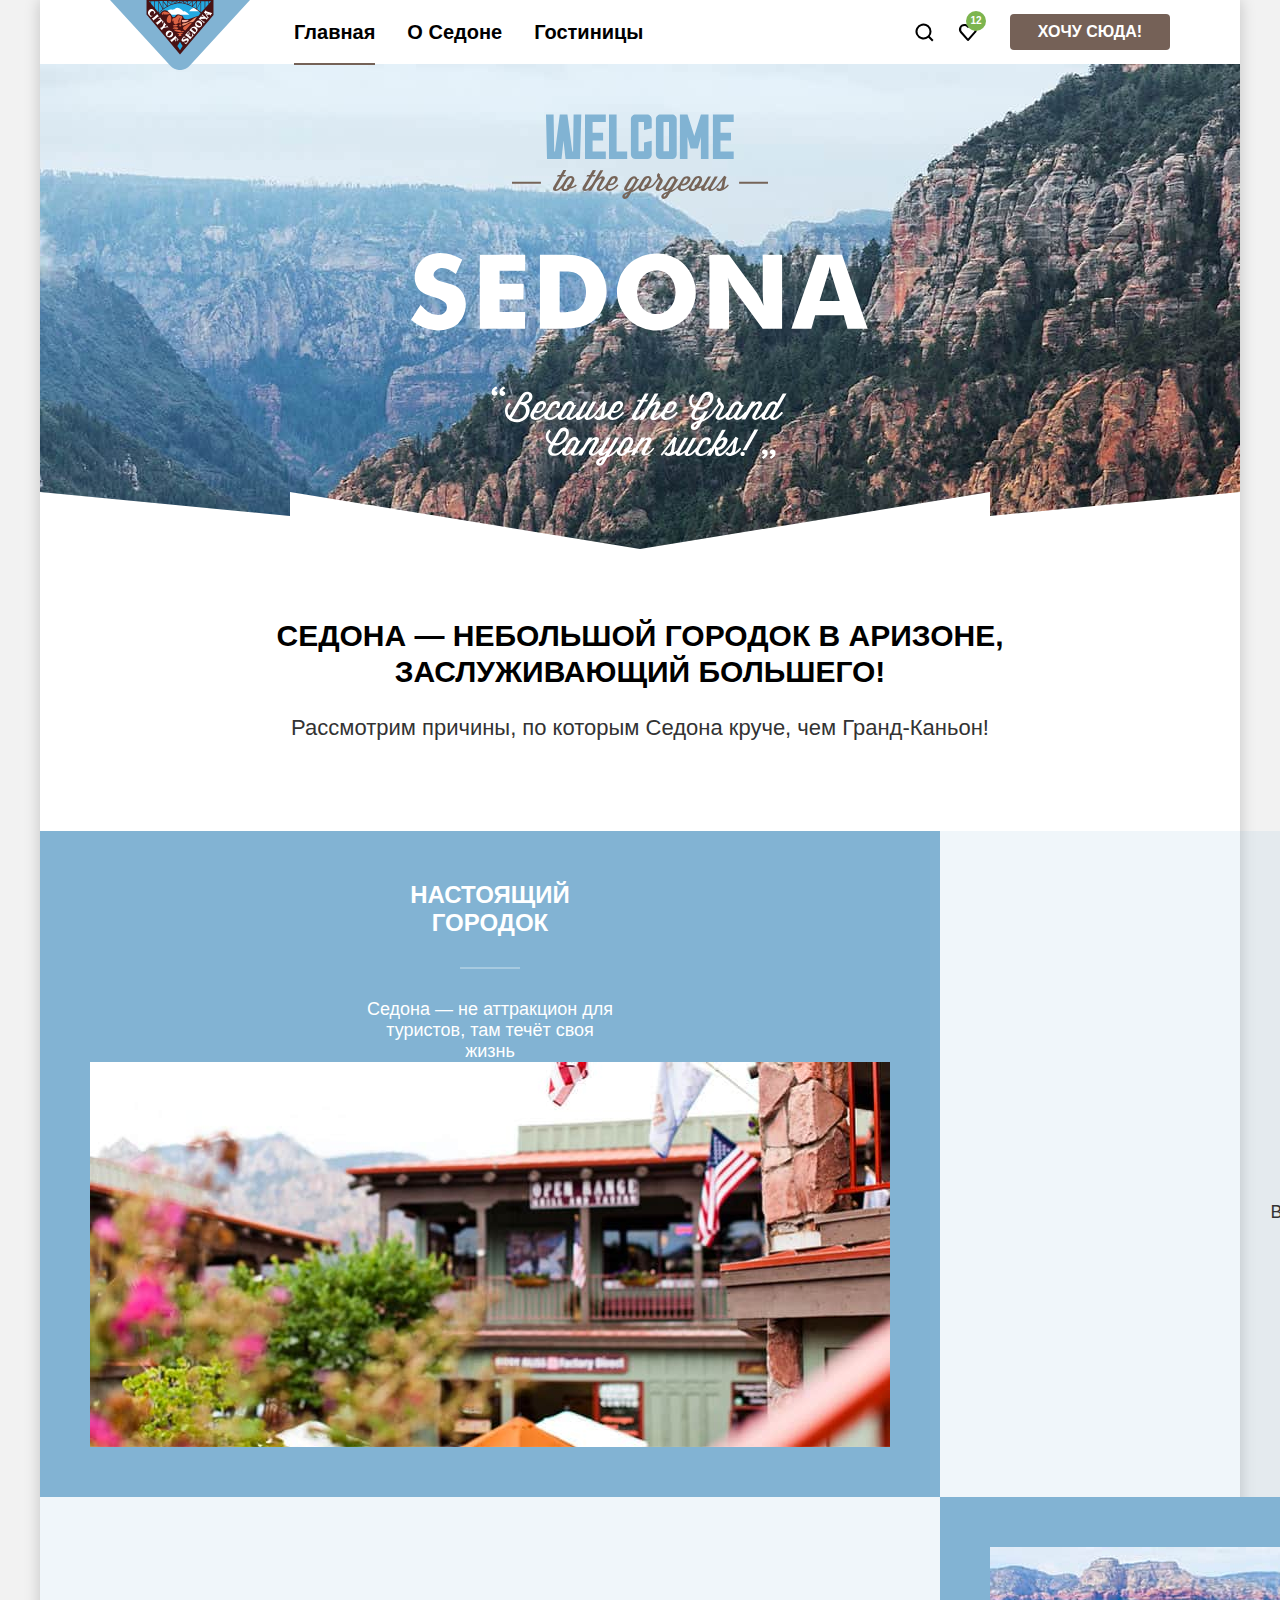
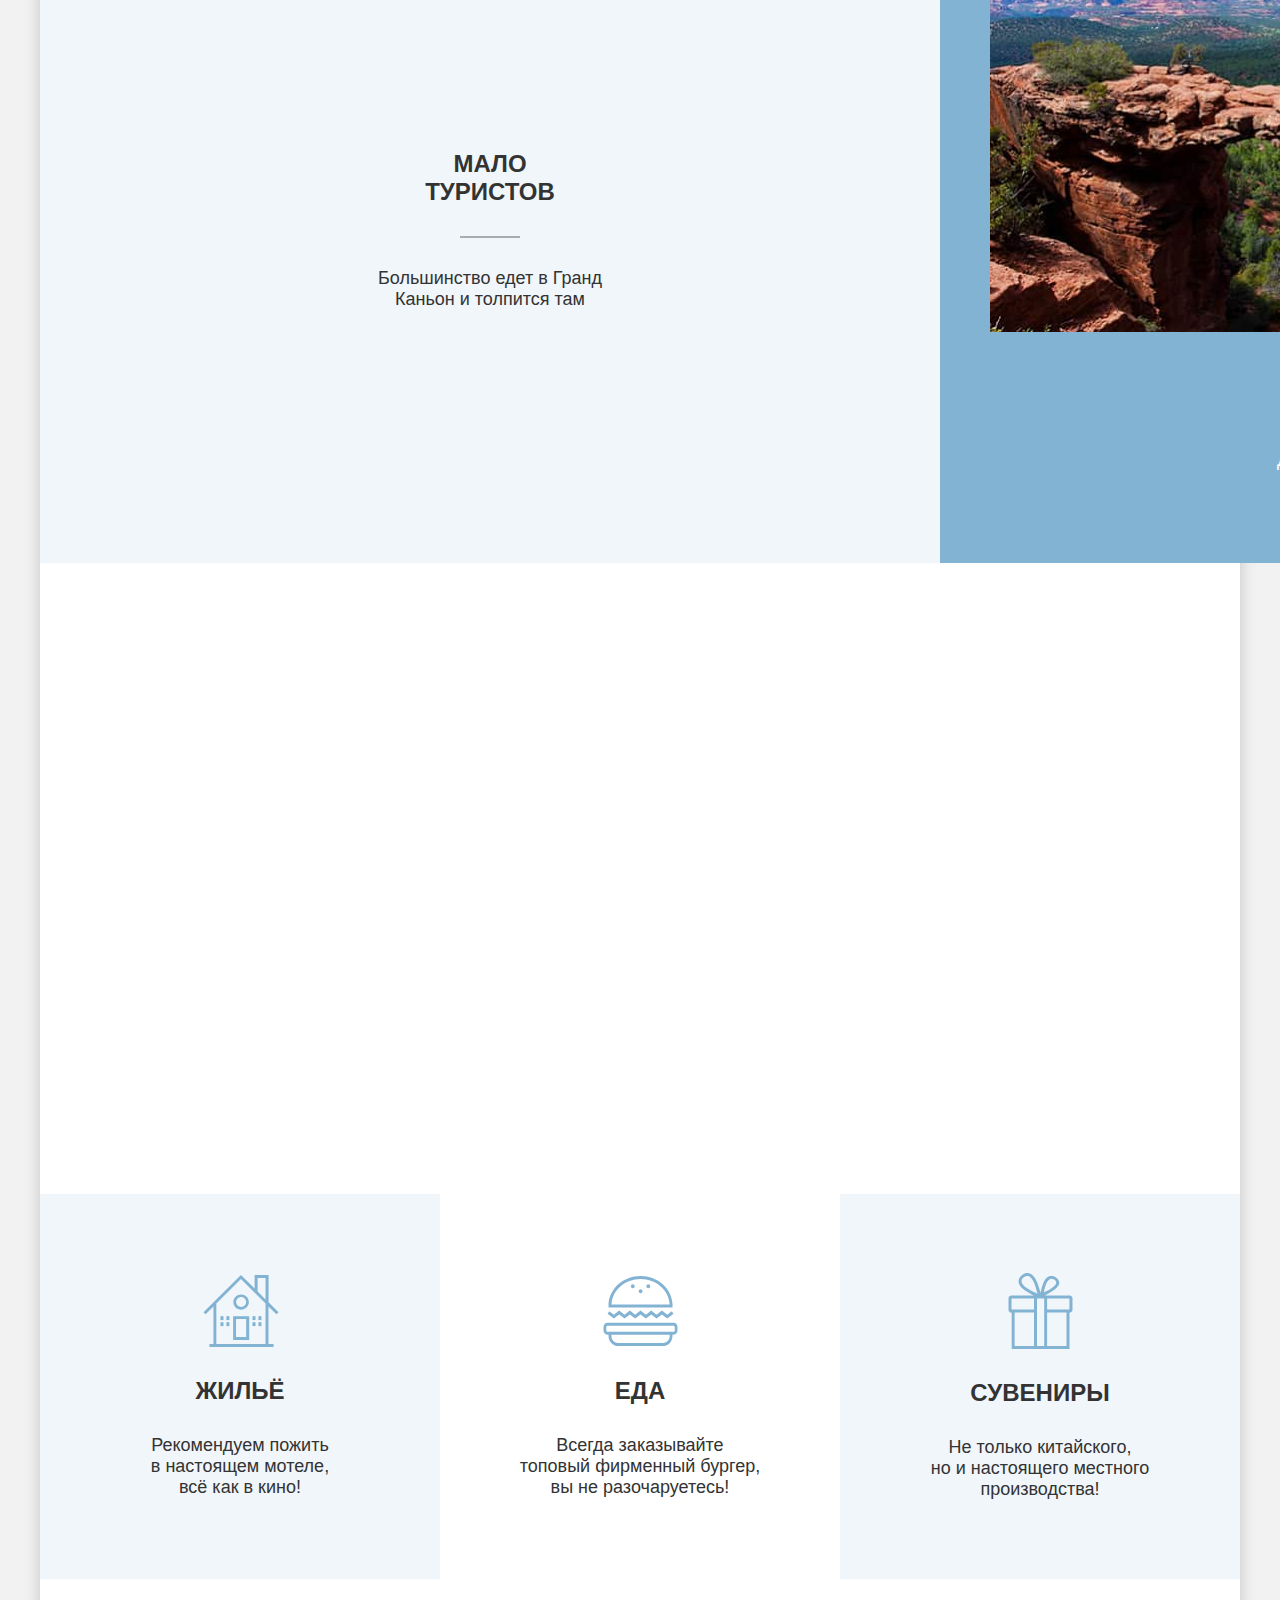
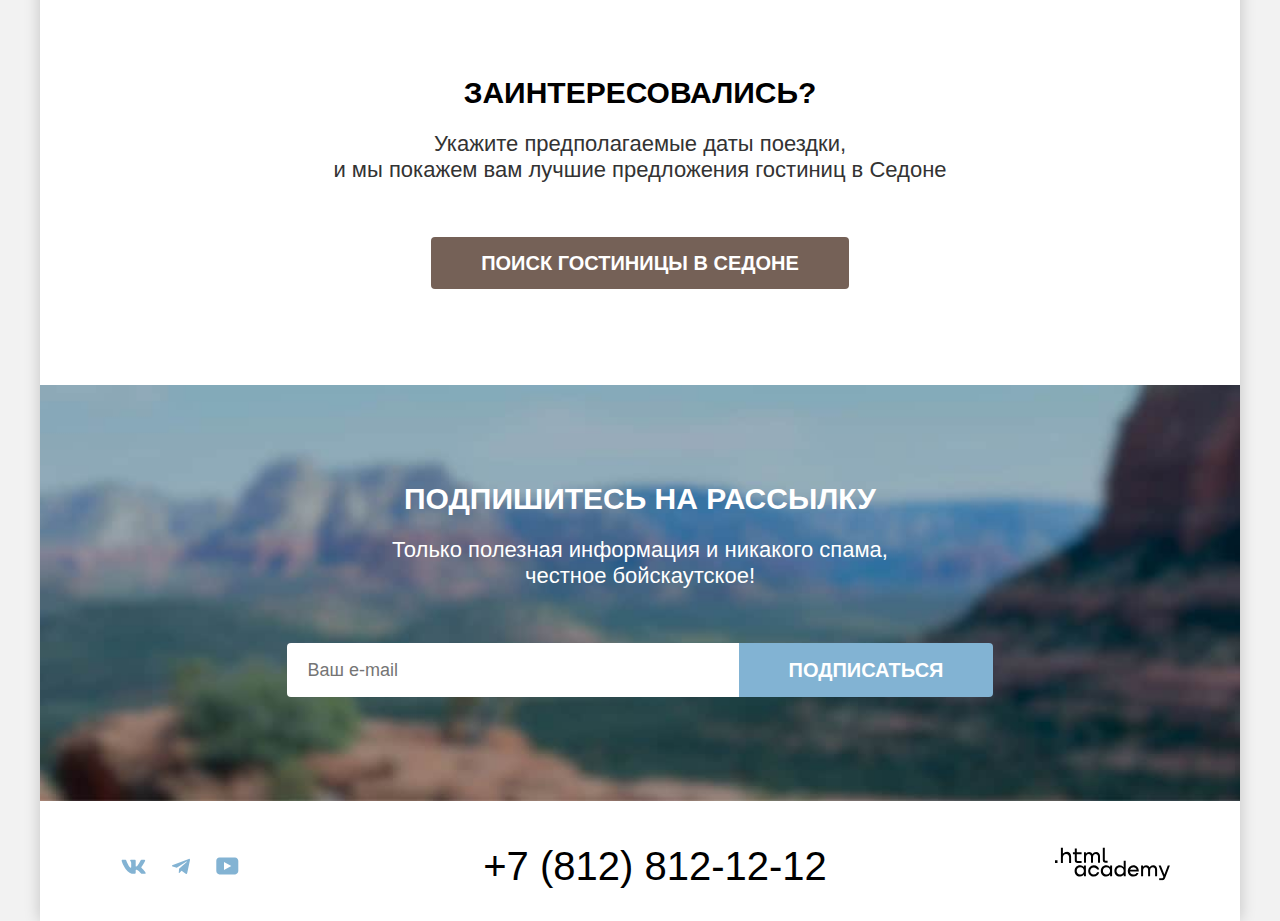
==== commit ad0ed723: "sdsd" ====
--- a/index.html
+++ b/index.html
@@ -51,55 +51,54 @@
   </header>
   <main class="main-container main-index">
     <div class="main-banner">
-      <img class="main-banner-background" src="images/content/sedona-mountains.jpg" width="1200" height="485"
-           alt="Природа Седоны: Вид на горные хребты, покрытые лесами">
       <div class="main-banner-logo-wrapper">
-        <img class="big-sedona-logo" src="images/decor/logos/big-sedona.svg" width="458" height="352"
-             alt="Баннер «Добро пожаловать в Седону»">
+        <img class="big-sedona-logo" src="images/decor/logos/big-sedona.svg" width="458" height="352" alt="Welcome to the gorgeous Sedona. 'Because the Grand Canyon sucks!'">
       </div>
-      <div class="main-banner-divider"></div>
     </div>
     <div class="main-index-title">
       <h1 class="decorative-h1">Седона — небольшой городок в Аризоне, <br>заслуживающий большего!</h1>
     </div>
-    <section class="city-advantages ">
+    <section class="city-advantages">
       <h2 class="decorative-h2 city-advantages-title">Рассмотрим причины, по которым Седона круче, чем Гранд-Каньон!</h2>
       <div class="city-advantages-grid-container">
-        <div class="city-advantages-photo city-advantages-photo-1">
-          <img src="images/content/sedona-cafe.jpg" width="800" height="385"
-               alt="Вид на веранду уютного кафе, вокруг цветущие красивые деревья">
-        </div>
-        <div class="city-advantages-photo city-advantages-photo-2">
-          <img src="images/content/sedona-canyon.jpg" width="800" height="385"
-               alt="Панорама: Вид на каньон, вдалеке на заднем плане горные хребты">
-        </div>
         <ul class="city-advantages-list">
           <li class="city-advantages-item">
-            <h3 class="city-advantages-item-title">Настоящий <br>городок</h3>
-            <p class="city-advantages-description">Седона — не аттракцион для <br>туристов, там течёт своя <br>жизнь</p>
-          </li>
-          <li class="city-advantages-item">
-            <h3 class="city-advantages-item-title">Небольшая <br>площадь</h3>
-            <p class="city-advantages-description">Все достопримечательности <br>находятся очень близко</p>
-          </li>
-          <li class="city-advantages-item">
-            <h3 class="city-advantages-item-title">Красивая <br>дорога</h3>
-            <p class="city-advantages-description">Ехать в Седону из Лас-Вегаса <br>совсем не скучно!</p>
-          </li>
-          <li class="city-advantages-item">
-            <h3 class="city-advantages-item-title">Мало <br>туристов</h3>
-            <p class="city-advantages-description">Большинство едет в Гранд <br>Каньон и толпится там</p>
-          </li>
-          <li class="city-advantages-item">
-            <h3 class="city-advantages-item-title">Там есть <br>мост дьявола</h3>
-            <p class="city-advantages-description">Да, по нему можно пройти! <br>Если вы осмелитесь, <br>разумеется</p>
-          </li>
-          <li class="city-advantages-item">
-            <h3 class="decorative-h2">Опытный персонал и качественное обслуживание!</h3>
-            <p class="city-advantages-description decorative-h1">Приезжайте в Седону отдохнуть <br>в комфорте и уюте!
-            </p>
+            <div class="city-advantages-item-info">
+              <h3 class="city-advantages-item-title">Настоящий <br>городок</h3>
+              <p class="city-advantages-description">Седона — не аттракцион для <br>туристов, там течёт своя <br>жизнь</p>
+            </div>
+            <img src="images/content/sedona-cafe.jpg" width="800" height="385" alt="Вид на веранду уютного кафе, вокруг цветущие красивые деревья">
+          </li>
+          <li class="city-advantages-item">
+            <div class="city-advantages-item-info">
+              <h3 class="city-advantages-item-title">Небольшая <br>площадь</h3>
+              <p class="city-advantages-description">Все достопримечательности <br>находятся очень близко</p>
+            </div>
+          </li>
+          <li class="city-advantages-item">
+            <div class="city-advantages-item-info">
+              <h3 class="city-advantages-item-title">Красивая <br>дорога</h3>
+              <p class="city-advantages-description">Ехать в Седону из Лас-Вегаса <br>совсем не скучно!</p>
+            </div>
+          </li>
+          <li class="city-advantages-item">
+            <div class="city-advantages-item-info">
+              <h3 class="city-advantages-item-title">Мало <br>туристов</h3>
+              <p class="city-advantages-description">Большинство едет в Гранд <br>Каньон и толпится там</p>
+            </div>
+          </li>
+          <li class="city-advantages-item">
+            <img src="images/content/sedona-canyon.jpg" width="800" height="385" alt="Панорама: Вид на каньон, вдалеке на заднем плане горные хребты">
+            <div class="city-advantages-item-info">
+              <h3 class="city-advantages-item-title">Там есть <br>мост дьявола</h3>
+              <p class="city-advantages-description">Да, по нему можно пройти! <br>Если вы осмелитесь, <br>разумеется</p>
+            </div>
           </li>
         </ul>
+        <div class="city-advantages-comfortable-service-container">
+          <p class="city-advantages-description decorative-h1">Приезжайте в Седону отдохнуть <br>в комфорте и уюте!</p>
+          <h3 class="decorative-h2">Опытный персонал и качественное обслуживание!</h3>
+        </div>
       </div>
     </section>
     <section class="vacation-tips">
@@ -138,8 +137,7 @@
       </p>
       <form class="newsletter-form" action="https://echo.htmlacademy.ru/" method="post">
         <label class="visually-hidden" for="newsletter-email">Email</label>
-        <input class="field newsletter-email-field" placeholder="Ваш e-mail" type="email" name="newsletter-email"
-               id="newsletter-email" required>
+        <input class="field newsletter-email-field" placeholder="Ваш e-mail" type="email" name="newsletter-email" id="newsletter-email" required>
         <button class="button action-button newsletter-button" type="submit">
           <span>Подписаться</span>
         </button>
@@ -170,13 +168,98 @@
         <h2 class="visually-hidden">Контактный телефон</h2>
         <a class="footer-contacts-address-phone" href="tel:+78128121212">+7 (812) 812-12-12</a>
       </section>
-      <p>
+      <section class="footer-copyright">
         <a class='html-academy-logo' href="https://htmlacademy.ru/" aria-label="Сайт создан в HTML Академии">
           <svg xmlns="http://www.w3.org/2000/svg" width="115" height="34" fill="none"><g fill="#000" clip-path="url(#a)"><path d="M0 13.3v2.6h2.5v-2.6H0ZM11.6 4.9c-1.6 0-2.8.7-3.6 1.7h-.1V.4h-2v15.5h2v-5.3C7.9 8.5 9.2 7 11.2 7c1.8 0 2.9 1.4 2.9 3.2v5.7h2V9.8c.1-3-1.8-5-4.5-5ZM26.6 5.2h-4.8V1.5h-2v3.8h-1.9v2h1.9v6c0 1.7 1 2.7 2.7 2.7h4.1v-2h-3.7c-.7 0-1.1-.4-1.1-1.1V7.2h4.8v-2ZM41.1 5c-1.6 0-2.9.8-3.5 2h-.1a3.7 3.7 0 0 0-3.4-2c-1.4 0-2.5.8-3.1 1.8h-.1V5.2H29v10.6h2v-5.4c0-2 1-3.5 2.6-3.5 1.5 0 2.4 1 2.4 2.6v6.3h2v-5.6c0-2.4 1.4-3.3 2.6-3.3 1.5 0 2.4 1 2.4 2.6v6.3h2V9.3c.1-2.5-1.4-4.3-3.9-4.3ZM47.8 13c0 1.8 1 2.8 2.8 2.8h2v-2h-1.7c-.7 0-1.1-.4-1.1-1.1V.4h-2V13ZM28.9 20a4.9 4.9 0 0 0-3.9-1.7c-3.1 0-5.4 2.3-5.4 5.6s2.3 5.6 5.4 5.6c1.8 0 3-.8 3.8-2h.1v1.7h2V18.6h-2V20Zm-3.6 7.5a3.5 3.5 0 0 1-3.6-3.6c0-2 1.4-3.6 3.6-3.6s3.6 1.6 3.6 3.6c0 1.9-1.4 3.6-3.6 3.6ZM44.2 22.4c-.5-2.4-2.6-4.1-5.4-4.1a5.4 5.4 0 0 0-5.6 5.6c0 3 2.2 5.6 5.6 5.6 2.8 0 4.9-1.8 5.4-4.2h-2.1a3.4 3.4 0 0 1-3.3 2.3 3.5 3.5 0 0 1-3.6-3.6c0-2 1.4-3.6 3.6-3.6 1.6 0 2.8 1 3.3 2.2h2.1v-.2ZM55.1 20a4.9 4.9 0 0 0-3.9-1.7c-3.1 0-5.4 2.3-5.4 5.6s2.3 5.6 5.4 5.6c1.8 0 3-.8 3.8-2h.1v1.7h2V18.6h-2V20Zm-3.6 7.5a3.5 3.5 0 0 1-3.6-3.6c0-2 1.4-3.6 3.6-3.6s3.6 1.6 3.6 3.6c0 1.9-1.5 3.6-3.6 3.6ZM68.7 20.2a5 5 0 0 0-3.9-2c-3.1 0-5.4 2.4-5.4 5.7 0 3.3 2.2 5.6 5.4 5.6 1.7 0 3-.8 3.8-1.8h.1v1.5h2V13.8h-2v6.4Zm-3.6 7.3a3.5 3.5 0 0 1-3.6-3.6c0-2 1.4-3.6 3.6-3.6s3.6 1.6 3.6 3.6c-.1 2-1.5 3.6-3.6 3.6ZM78.3 18.3a5.4 5.4 0 0 0-5.5 5.6c0 3 2.1 5.6 5.5 5.6 2.5 0 4.5-1.3 5.2-3.6h-2.1c-.5 1-1.6 1.6-3 1.6-1.9 0-3.3-1.3-3.4-3h8.8c.2-3.5-2-6.2-5.5-6.2Zm0 1.9c1.7 0 3 1 3.3 2.6h-6.5a3.2 3.2 0 0 1 3.2-2.6ZM98.2 18.3a4 4 0 0 0-3.6 2h-.1c-.6-1.2-1.8-2-3.4-2-1.4 0-2.5.7-3.1 1.8v-1.5h-1.9v10.6h2v-5.4c0-2 1-3.4 2.6-3.5 1.5 0 2.4 1 2.4 2.6v6.3h2v-5.6c0-2.4 1.4-3.3 2.6-3.3 1.5 0 2.4 1 2.4 2.6v6.3h2v-6.5c.1-2.6-1.4-4.4-3.9-4.4ZM109.4 27.4l-3.6-9h-2.2l4.8 11.7c-.3.9-.7 1.2-1.7 1.2h-2.5v2h2.5c1.8 0 2.8-.8 3.5-2.6l4.7-12.2h-2.1l-3.4 8.9Z"/></g><defs><clipPath id="a"><path fill="#fff" d="M0 .4h115v33H0z"/></clipPath></defs></svg>
         </a>
-      </p>
+      </section>
     </div>
   </footer>
 </div>
+<div class="modal-container visually-hidden">
+  <div class="modal">
+    <button class="modal-close-button" type="button">
+      <span class="visually-hidden">Закрыть</span>
+    </button>
+    <section class="modal-content">
+      <h2 class="modal-title decorative-h1">Поиск гостиницы в Седоне</h2>
+      <form class="modal-finder-hotel" action="https://echo.htmlacademy.ru/" method="post">
+        <div class="modal-finder-hotel-label">
+          <span class="input-container">
+            <em class="field-title">
+              <label for="arrival-date-input" class="field-title">
+                Дата Заезда:
+              </label>
+            </em>
+            <input class="field" id="arrival-date-input" placeholder="Укажите дату" value="27 апреля 2020" type="text" name="arrival-date" required>
+          </span>
+          <em class="info-box info-box-error">Мы не можем отправить вас в прошлое.</em>
+        </div>
+        <div class="modal-finder-hotel-label">
+          <span class="input-container">
+            <label for="departure-date-input" class="field-title">
+              Дата Выезда:
+            </label>
+            <input class="field" id="departure-date-input" placeholder="Укажите дату" value="1 сентября 2023" type="text" name="departure-date" required>
+          </span>
+          <em class="info-box">На эти даты есть свободные номера. Пока есть.</em>
+        </div>
+        <div class="modal-finder-hotel-label-persons">
+          <div class="modal-finder-hotel-label modal-finder-hotel-label-adults">
+            <div class="field-title">
+              <label for="adults-input">
+                Взрослые:
+              </label>
+            </div>
+            <div class="count-selector-container">
+              <button class="count-selector-arrow count-selector-left-arrow" type="button">
+                <span class="visually-hidden">
+                  Уменьшить
+                </span>
+              </button>
+              <input class="count-selector field" id="adults-input" value="2" type="number" name="adults" min="1" required>
+              <button class="count-selector-arrow count-selector-right-arrow" type="button">
+                <span class="visually-hidden">
+                  Увеличить
+                </span>
+              </button>
+            </div>
+          </div>
+          <div class="modal-finder-hotel-label modal-finder-hotel-label-children">
+            <div class="field-title">
+              <label for="children-input">
+                Дети:
+              </label>
+              <div class="info-icon-container">
+                <button class="info-icon" type="button">
+                  <span class="visually-hidden">
+                    Укажите количество детей
+                  </span>
+                </button>
+                <em class="info-description">
+                  Укажите количество детей, которые будут с вами, возраст которых от 6 до 18 лет. Дети до 6 лет размещаются бесплатно.
+                </em>
+              </div>
+            </div>
+            <div class="count-selector-container">
+              <button class="count-selector-arrow count-selector-left-arrow" type="button">
+                <span class="visually-hidden">
+                  Уменьшить
+                </span>
+              </button>
+              <input class="count-selector field" id="children-input" value="2" type="number" name="children" min="0" required>
+              <button class="count-selector-arrow count-selector-right-arrow" type="button">
+                <span class="visually-hidden">
+                  Увеличить
+                </span>
+              </button>
+            </div>
+          </div>
+        </div>
+        <button class="button action-button submit-button" type="submit">Найти</button>
+      </form>
+    </section>
+  </div>
+</div>
 </body>
 </html>
--- a/styles/styles.css
+++ b/styles/styles.css
@@ -180,7 +180,10 @@
 }
 
 .hotels-element-shape-selection-menu {
-  padding: 0;
+  flex-wrap: wrap;
+  width: 168px;
+  padding: 0;
+  margin: 0;
   list-style-type: none;
   display: flex;
 }
@@ -209,8 +212,9 @@
 }
 
 .select-control:disabled {
-  border-color: rgba(0, 0, 0, 0.3);
-  color: rgba(0, 0, 0, 0.3);
+  opacity: 0.3;
+  border-color: #000000;
+  color: #000000;
 }
 
 .selectors-container .select-control {
@@ -224,7 +228,6 @@
 
 .container-found-hotels-header {
   display: flex;
-  height: 49px;
   justify-content: space-between;
   align-items: center;
   margin-bottom: 40px;
@@ -259,6 +262,7 @@
 
 .hotels-element-shape-item {
   padding-left: 8px;
+  padding-bottom: 8px;
 }
 
 .hotels-element-shape-button-cards-mode a {
@@ -271,12 +275,6 @@
 
 .hotels-element-shape-button-sketch-mode a {
   background-image: url('../images/decor/icons/element-shape-button-sketch-mode.svg');
-}
-
-.hotels-element-shape-item {
-  display: block;
-  width: 100%;
-  height: 100%;
 }
 
 .city-advantages-photo img {
@@ -550,16 +548,39 @@
   background-position: 0 center;
 }
 
+.stars-block-1 {
+  width: 24px;
+}
+
+.stars-block-2 {
+  width: 48px;
+}
+
+.stars-block-3 {
+  width: 72px;
+}
+
+.stars-block-4 {
+  width: 96px;
+}
+
+.stars-block-5 {
+  width: 120px;
+}
+
+.range-bar {
+  left: 0;
+  width: 226px;
+}
+
 .main-banner {
+  background:
+    url('../images/decor/main-banner-divider.svg') bottom center / 100% no-repeat,
+    url('../images/content/sedona-mountains.jpg') center / cover no-repeat,
+    #746C79;
+  height: 485px;
   position: relative;
   width: 100%;
-}
-
-.main-banner-background {
-  background-color: #746C79;
-  width: 100%;
-  height: auto;
-  display: block;
 }
 
 .main-banner-logo-wrapper {
@@ -589,17 +610,6 @@
 
 .vacation-tips-title {
   margin-bottom: 30px;
-}
-
-.main-banner-divider {
-  background-image: url('../images/decor/main-banner-divider.svg');
-  position: absolute;
-  bottom: 0;
-  width: 100%;
-  height: 57px;
-  background-repeat: no-repeat;
-  background-size: 100% auto;
-  background-position: bottom center;
 }
 
 .button {
@@ -1074,30 +1084,24 @@
   background-repeat: no-repeat;
   vertical-align: middle;
   border: none;
-  width: 20px;
-  height: 20px;
 }
 
 .control-input[type="checkbox"]:focus + .control-mark,
-.control-input[type="radio"]:focus + .control-mark
+.control-input[type="radio"]:focus + .control-mark,
+.range-toggle:focus
 {
-  width: 20px;
-  height: 20px;
-  top: -1px;
-  left: -3px;
-  border: 3px solid #83B3D3;
-  outline: none;
+  outline: 3px solid #83B3D3;
 }
 
 .control-input[type="radio"]:focus + .control-mark::before {
+  content: "";
   position: absolute;
   top: 2px;
   left: 2px;
   width: 10px;
   height: 10px;
-  background-color: #afcade;
+  background-color: #AFCADE;
   border-radius: 50%;
-  content: "";
 }
 
 .control-input[type="radio"]:checked:focus + .control-mark::before {
@@ -1108,16 +1112,14 @@
 .control-mark,
 .range-toggle {
   position: absolute;
-  top: 2px;
   left: 0;
-  width: 14px;
-  height: 14px;
+  width: 20px;
+  height: 20px;
+  background-color: #FFFFFF;
   border-radius: 4px;
-  background-color: #ffffff;
-  border: 3px solid transparent;
   cursor: pointer;
   padding: 0;
-  box-sizing: content-box;
+  border:  none;
 }
 
 .range-toggle {
@@ -1129,38 +1131,16 @@
 }
 
 .range-toggle:focus {
-  outline: none;
-  border-radius: 8px;
+  border-radius: 5px;
+  box-shadow: 0 4px 10px rgba(0, 0, 0, 0.25);
+}
+
+.range-toggle.range-toggle:active {
+  border-radius: 6px;
   width: 20px;
   height: 20px;
-  border: 3px solid #83B3D3;
-  margin-top: -3px;
-  box-shadow: 0 4px 10px rgba(0, 0, 0, 0.25);
-}
-
-.range-toggle.range-toggle:active {
-  border-radius: 6px;
-  width: 18px;
-  height: 18px;
-  border: 2px solid #83B3D3;
-  margin-top: -2px;
+  outline: 2px solid #83B3D3;
   box-shadow: 0 7px 15px rgba(0, 0, 0, 0.4);
-}
-
-.range-toggle.toggle-min:active {
-  margin-left: -2px;
-}
-
-.range-toggle.toggle-max:active {
-  margin-right: -2px;
-}
-
-.toggle-min:focus {
-  margin-left: -3px;
-}
-
-.toggle-max:focus {
-  margin-right: -3px;
 }
 
 .toggle-min,
@@ -1190,14 +1170,14 @@
 }
 
 .control-input[type="radio"]:checked + .control-mark::before {
+  content: "";
   position: absolute;
-  top: 2px;
-  left: 2px;
+  top: 5px;
+  left: 5px;
   width: 10px;
   height: 10px;
   background-color: #3F5E72;
   border-radius: 50%;
-  content: "";
 }
 
 .control-label {
@@ -1284,7 +1264,7 @@
 
 .range {
   display: flex;
-  flex-direction: column-reverse;
+  flex-direction: column;
   justify-content: left;
 
 }
@@ -1528,11 +1508,19 @@
   width: 124px;
 }
 
-.info-icon:hover em {
-  opacity: 1;
+.info-icon:hover + .info-description,
+.info-icon:focus + .info-description
+{
+  visibility: visible;
+}
+
+.info-icon-wrapper {
+  position: relative;
 }
 
 .info-icon {
+  border: none;
+  top: 0;
   cursor: pointer;
   display: inline-block;
   width: 26px;
@@ -1547,7 +1535,7 @@
   background-color: #82B3D3;
 }
 
-.info-icon em::after {
+.info-icon + .info-description::after {
   content: "";
   top: -5px;
   left: 132px;
@@ -1558,9 +1546,9 @@
   transform: rotate(45deg);
 }
 
-.info-icon em {
-  opacity: 0;
-  left: -128px;
+.info-icon + .info-description {
+  visibility: hidden;
+  left: -68px;
   top: 40px;
   padding: 15px 18px 18px 22px;
   position: absolute;
